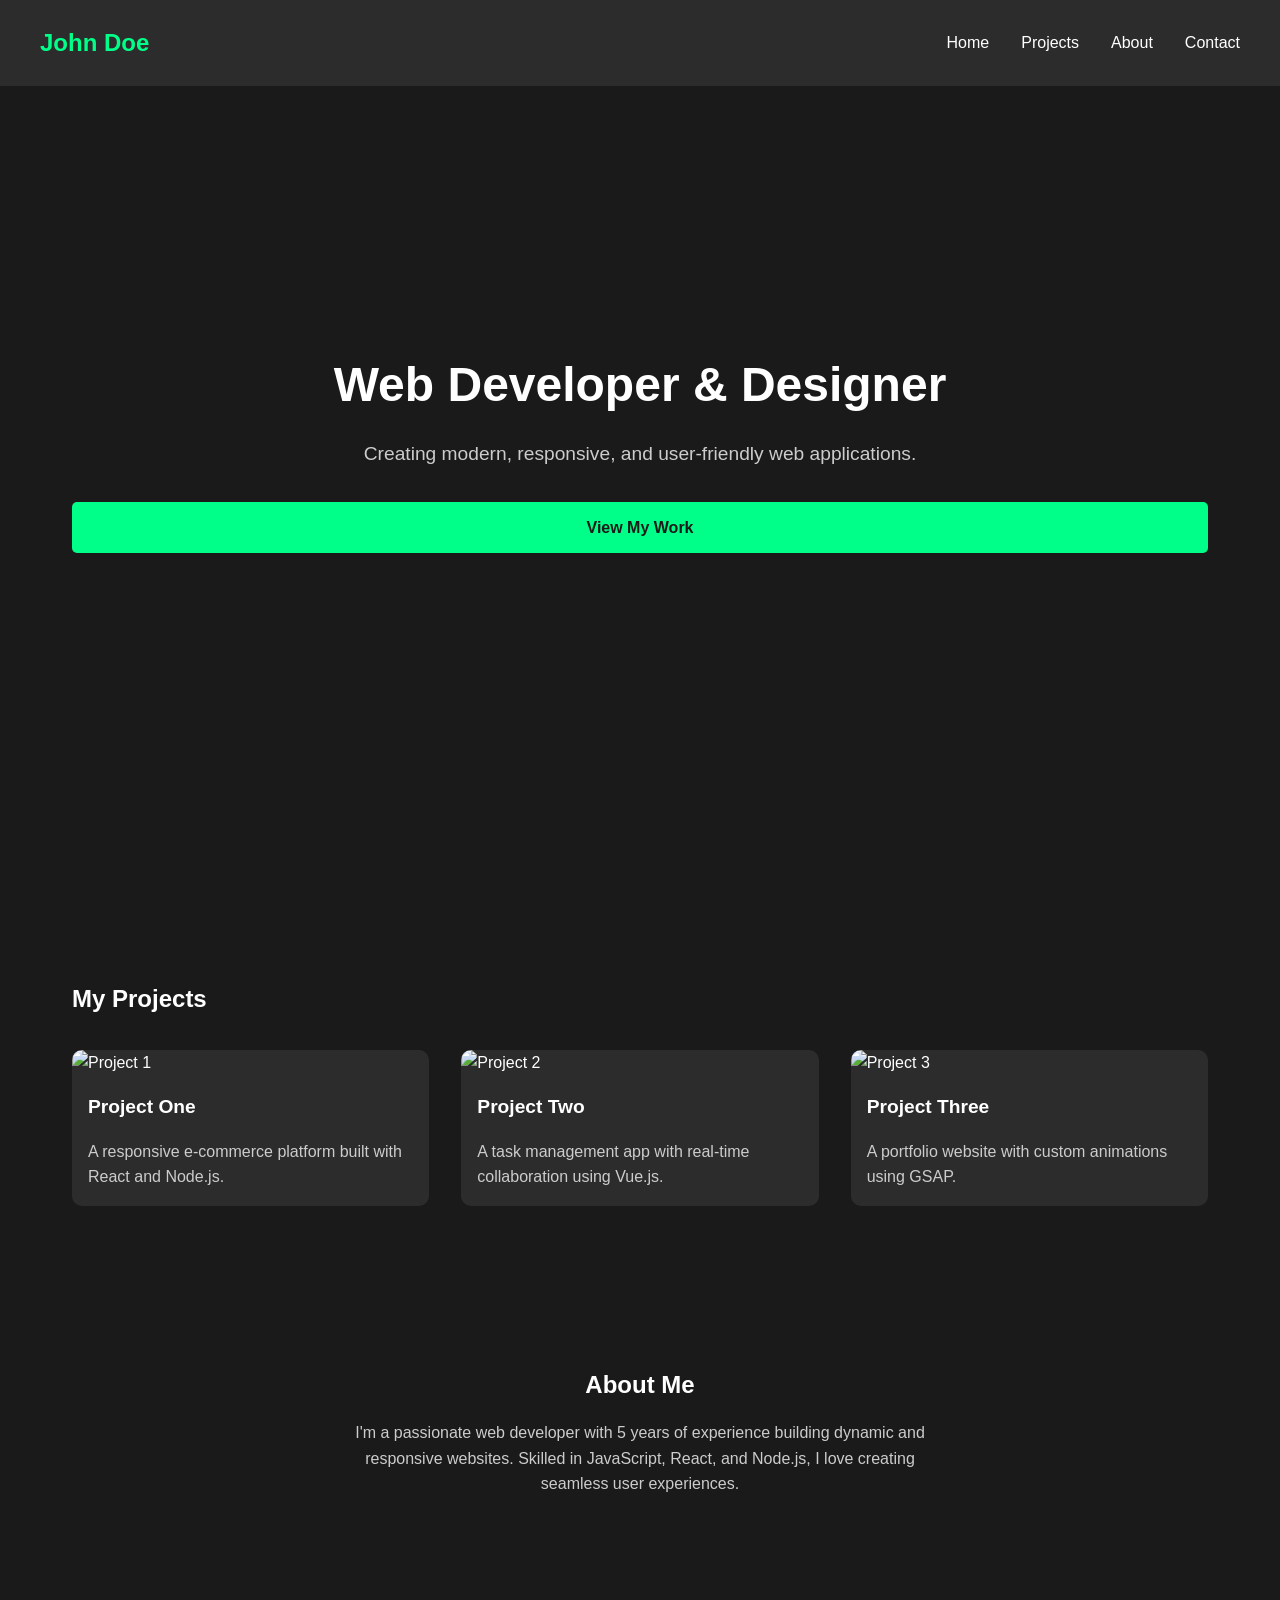
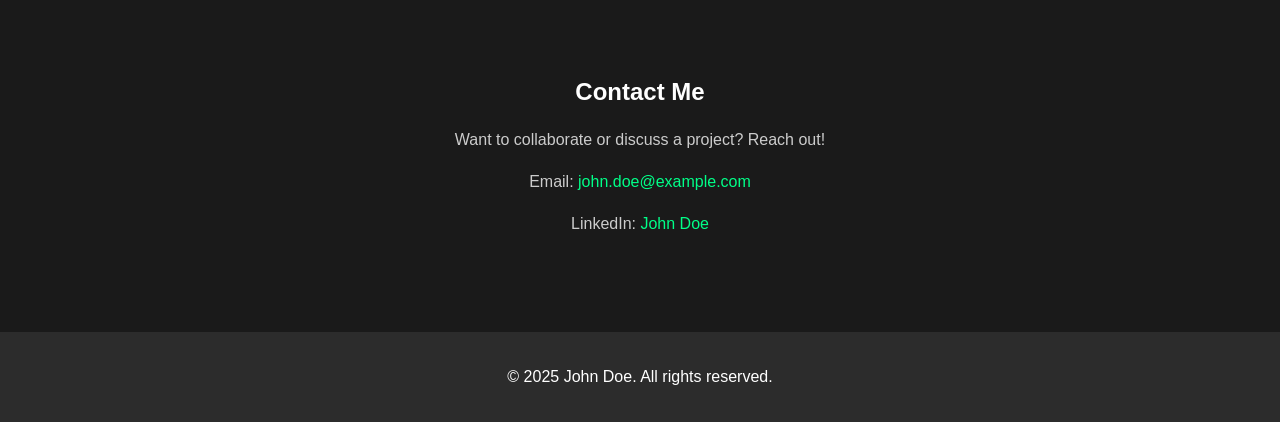
==== index.html @ d8bab0da "first commit" ====
<!DOCTYPE html>
<html lang="en">
<head>
    <meta charset="UTF-8">
    <meta name="viewport" content="width=device-width, initial-scale=1.0">
    <title>Web Developer Portfolio</title>
    <link rel="stylesheet" href="styles.css">
</head>
<body>
    <header>
        <nav>
            <h1>John Doe</h1>
            <ul>
                <li><a href="#hero">Home</a></li>
                <li><a href="#projects">Projects</a></li>
                <li><a href="#about">About</a></li>
                <li><a href="#contact">Contact</a></li>
            </ul>
        </nav>
    </header>

    <section id="hero">
        <h2>Web Developer & Designer</h2>
        <p>Creating modern, responsive, and user-friendly web applications.</p>
        <a href="#projects" class="btn">View My Work</a>
    </section>

    <section id="projects">
        <h2>My Projects</h2>
        <div class="project-grid">
            <div class="project-card">
                <img src="https://via.placeholder.com/300x200" alt="Project 1">
                <h3>Project One</h3>
                <p>A responsive e-commerce platform built with React and Node.js.</p>
            </div>
            <div class="project-card">
                <img src="https://via.placeholder.com/300x200" alt="Project 2">
                <h3>Project Two</h3>
                <p>A task management app with real-time collaboration using Vue.js.</p>
            </div>
            <div class="project-card">
                <img src="https://via.placeholder.com/300x200" alt="Project 3">
                <h3>Project Three</h3>
                <p>A portfolio website with custom animations using GSAP.</p>
            </div>
        </div>
    </section>

    <section id="about">
        <h2>About Me</h2>
        <p>I'm a passionate web developer with 5 years of experience building dynamic and responsive websites. Skilled in JavaScript, React, and Node.js, I love creating seamless user experiences.</p>
    </section>

    <section id="contact">
        <h2>Contact Me</h2>
        <p>Want to collaborate or discuss a project? Reach out!</p>
        <p>Email: <a href="mailto:john.doe@example.com">john.doe@example.com</a></p>
        <p>LinkedIn: <a href="#">John Doe</a></p>
    </section>

    <footer>
        <p>© 2025 John Doe. All rights reserved.</p>
    </footer>

    <script src="script.js"></script>
</body>
</html>
---- styles.css ----
* {
    margin: 0;
    padding: 0;
    box-sizing: border-box;
    font-family: 'Arial', sans-serif;
}

body {
    background-color: #1a1a1a;
    color: #ffffff;
    line-height: 1.6;
}

header {
    background: #2c2c2c;
    padding: 1.5rem;
    position: fixed;
    width: 100%;
    top: 0;
    z-index: 1000;
}

nav {
    display: flex;
    justify-content: space-between;
    align-items: center;
    max-width: 1200px;
    margin: 0 auto;
}

nav h1 {
    font-size: 1.5rem;
    color: #00ff88;
}

nav ul {
    display: flex;
    list-style: none;
    gap: 2rem;
}

nav a {
    color: #ffffff;
    text-decoration: none;
    font-size: 1rem;
    transition: color 0.3s;
}

nav a:hover {
    color: #00ff88;
}

section {
    padding: 5rem 2rem;
    max-width: 1200px;
    margin: 0 auto;
}

#hero {
    height: 100vh;
    display: flex;
    flex-direction: column;
    justify-content: center;
    text-align: center;
}

#hero h2 {
    font-size: 3rem;
    margin-bottom: 1rem;
}

#hero p {
    font-size: 1.2rem;
    color: #cccccc;
    margin-bottom: 2rem;
}

.btn {
    background: #00ff88;
    color: #1a1a1a;
    padding: 0.8rem 1.5rem;
    text-decoration: none;
    border-radius: 5px;
    font-weight: bold;
    transition: background 0.3s;
}

.btn:hover {
    background: #00cc70;
}

#projects .project-grid {
    display: grid;
    grid-template-columns: repeat(auto-fit, minmax(300px, 1fr));
    gap: 2rem;
    margin-top: 2rem;
}

.project-card {
    background: #2c2c2c;
    border-radius: 10px;
    overflow: hidden;
    transition: transform 0.3s;
}

.project-card:hover {
    transform: translateY(-10px);
}

.project-card img {
    width: 100%;
    height: 200px;
    object-fit: cover;
}

.project-card h3 {
    padding: 1rem;
    font-size: 1.2rem;
}

.project-card p {
    padding: 0 1rem 1rem;
    color: #cccccc;
}

#about, #contact {
    text-align: center;
}

#about p, #contact p {
    max-width: 600px;
    margin: 1rem auto;
    color: #cccccc;
}

#contact a {
    color: #00ff88;
    text-decoration: none;
}

#contact a:hover {
    text-decoration: underline;
}

footer {
    text-align: center;
    padding: 2rem;
    background: #2c2c2c;
}

@media (max-width: 768px) {
    nav ul {
        gap: 1rem;
    }

    #hero h2 {
        font-size: 2rem;
    }

    #hero p {
        font-size: 1rem;
    }
}
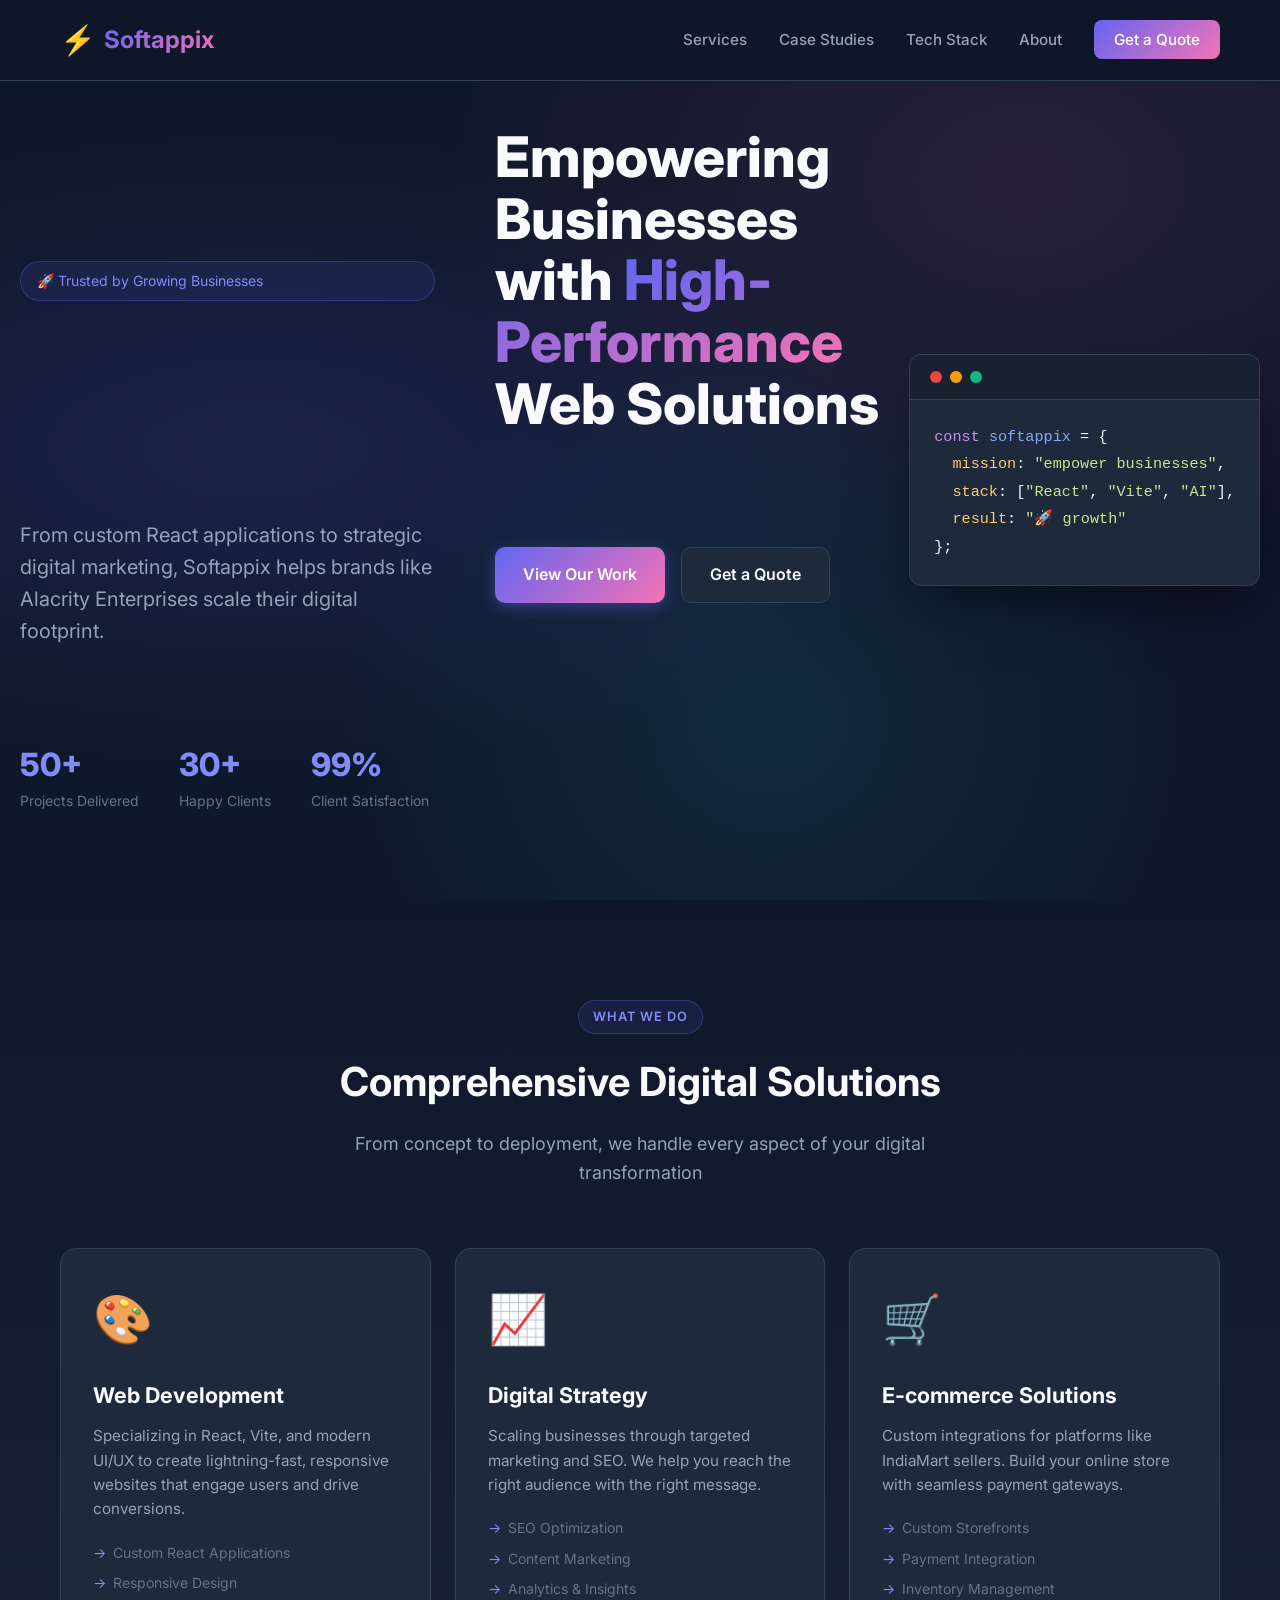
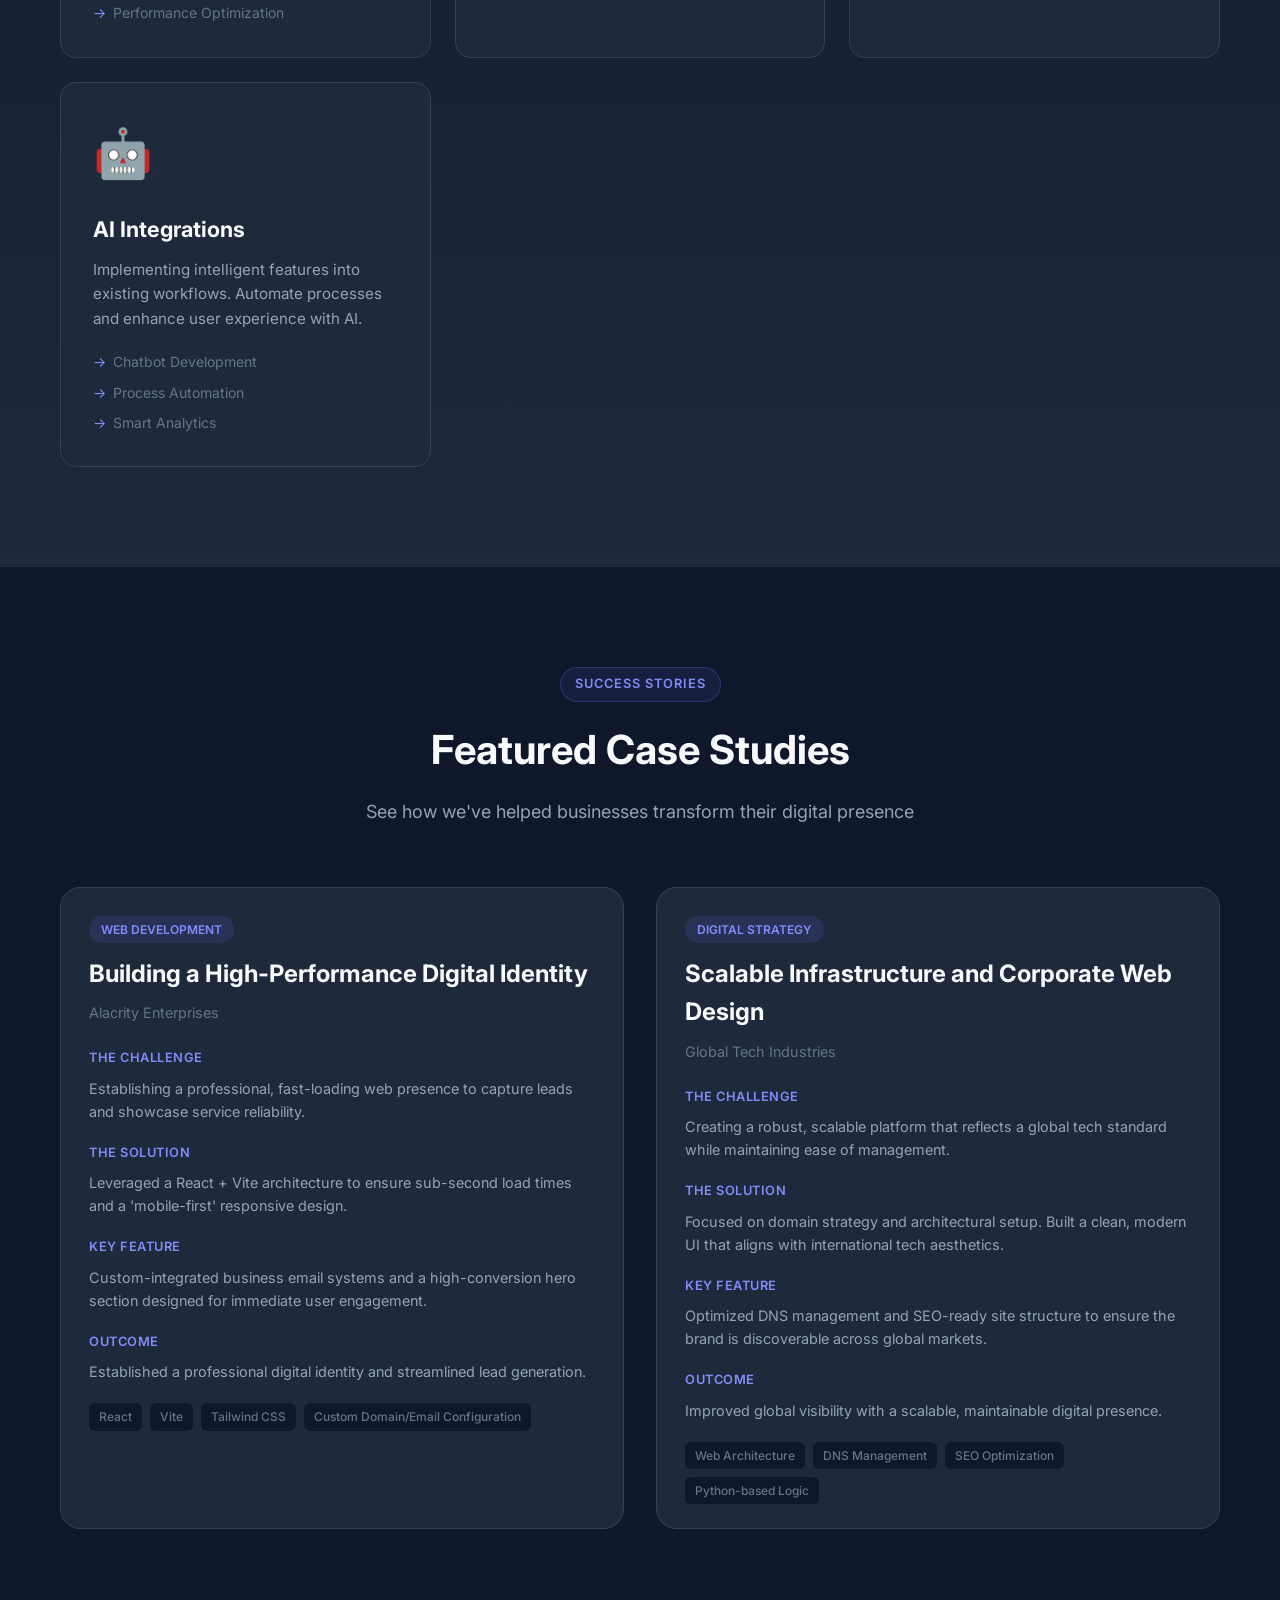
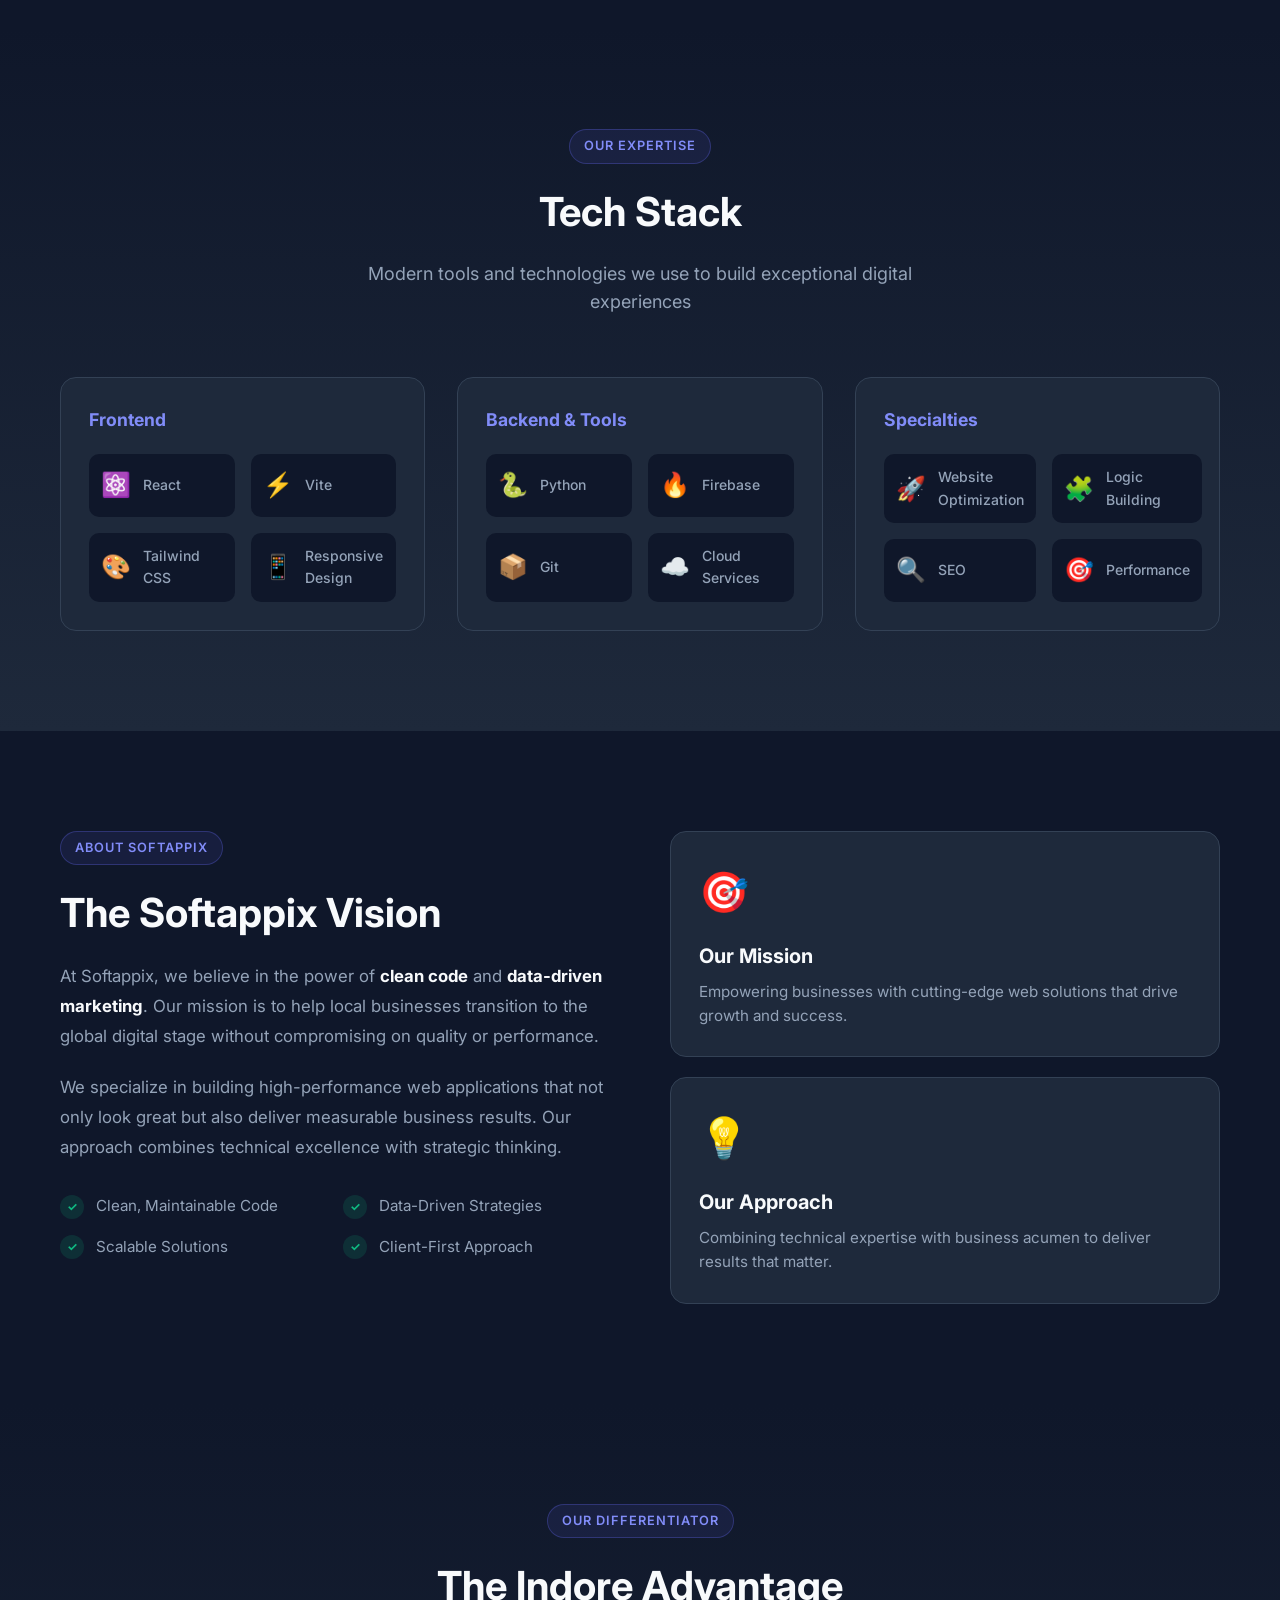
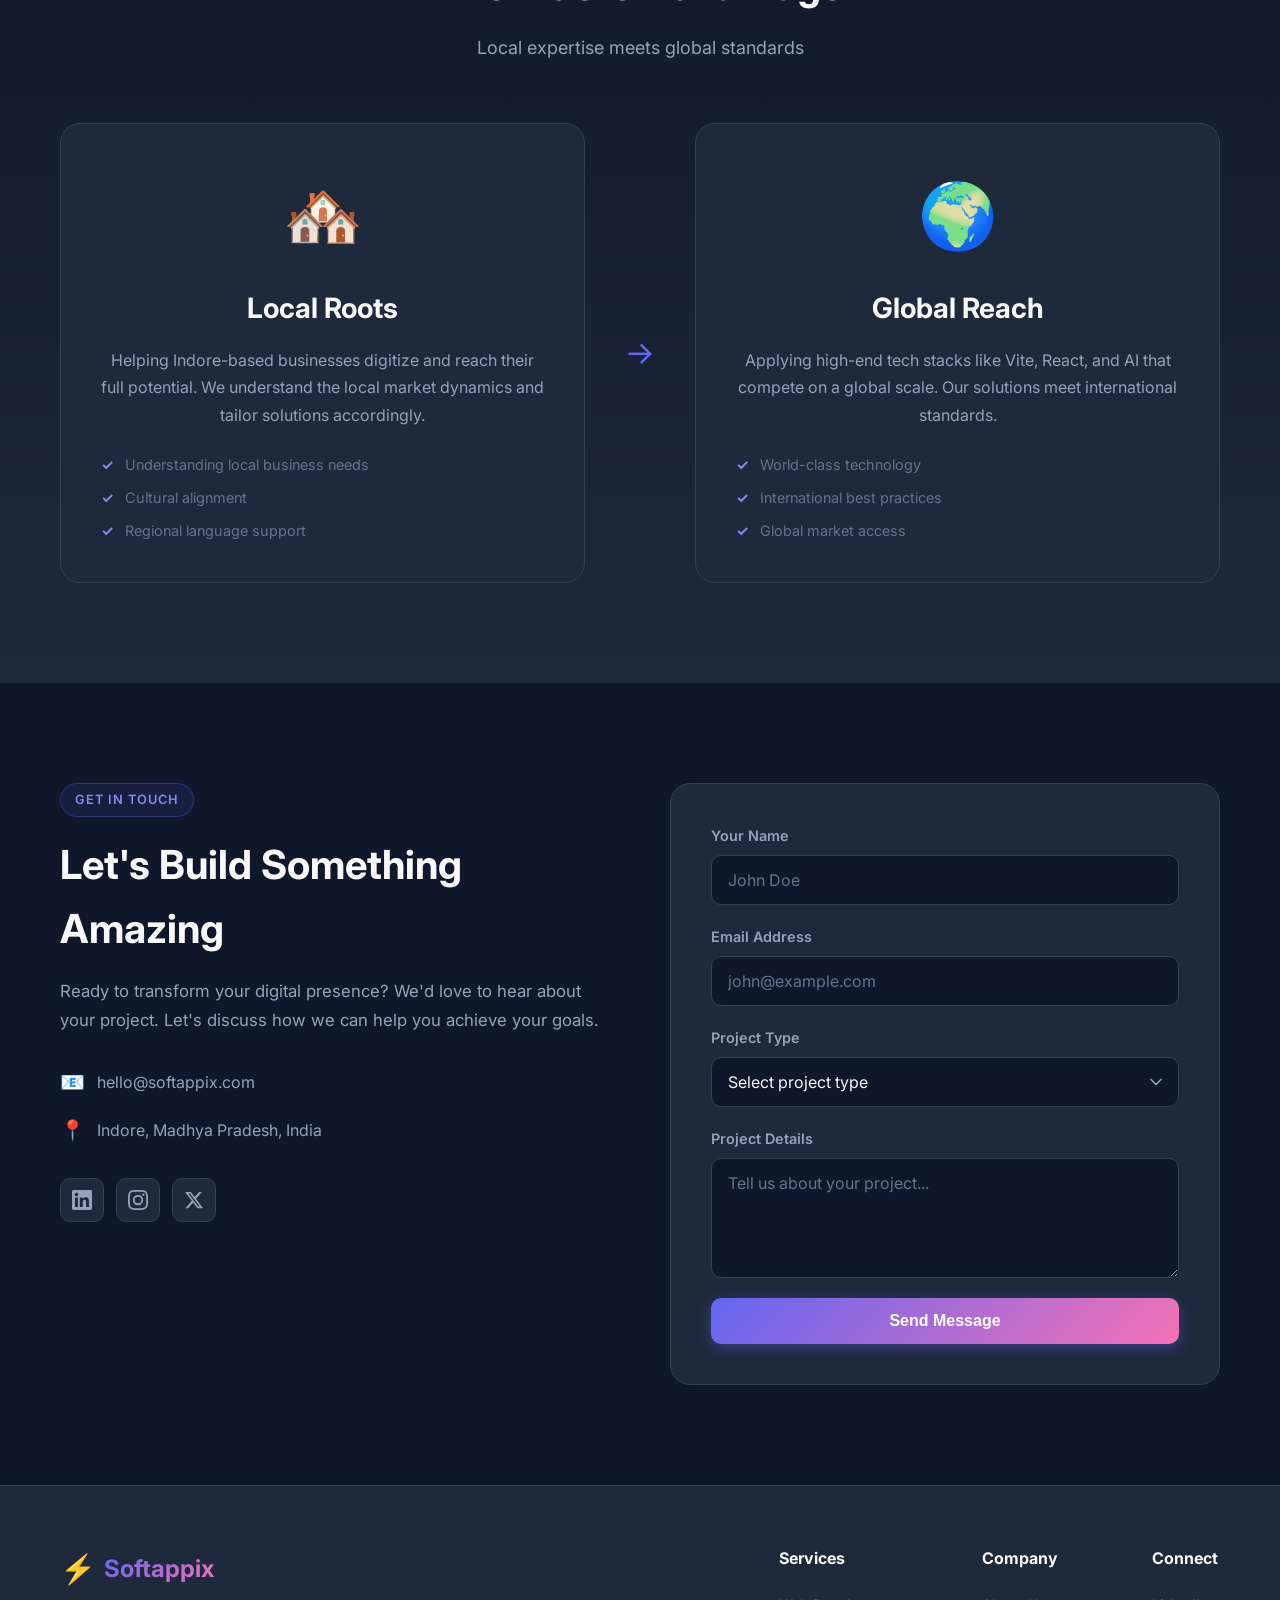
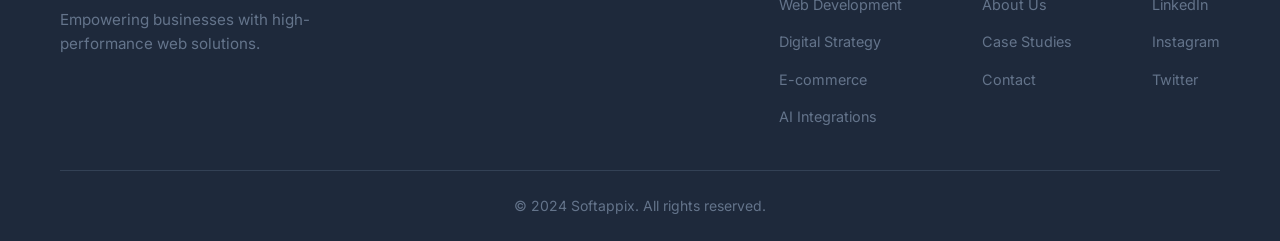
==== commit 4ff276f1: "UI update" ====
--- a/index.html
+++ b/index.html
@@ -3,65 +3,419 @@
 <head>
     <meta charset="UTF-8">
     <meta name="viewport" content="width=device-width, initial-scale=1.0">
-    <title>Web Developer Portfolio</title>
+    <title>Softappix | High-Performance Web Solutions</title>
+    <link rel="preconnect" href="https://fonts.googleapis.com">
+    <link rel="preconnect" href="https://fonts.gstatic.com" crossorigin>
+    <link href="https://fonts.googleapis.com/css2?family=Inter:wght@300;400;500;600;700;800&display=swap" rel="stylesheet">
     <link rel="stylesheet" href="styles.css">
+    <link rel="icon" type="image/svg+xml" href="data:image/svg+xml,<svg xmlns='http://www.w3.org/2000/svg' viewBox='0 0 100 100'><text y='.9em' font-size='90'>🚀</text></svg>">
 </head>
 <body>
-    <header>
-        <nav>
-            <h1>John Doe</h1>
-            <ul>
-                <li><a href="#hero">Home</a></li>
-                <li><a href="#projects">Projects</a></li>
+    <!-- Navigation -->
+    <nav class="navbar" id="navbar">
+        <div class="nav-container">
+            <a href="#" class="logo">
+                <span class="logo-icon">⚡</span>
+                <span class="logo-text">Softappix</span>
+            </a>
+            <button class="mobile-menu-btn" id="mobileMenuBtn" aria-label="Toggle menu">
+                <span></span>
+                <span></span>
+                <span></span>
+            </button>
+            <ul class="nav-links" id="navLinks">
+                <li><a href="#services">Services</a></li>
+                <li><a href="#case-studies">Case Studies</a></li>
+                <li><a href="#tech-stack">Tech Stack</a></li>
                 <li><a href="#about">About</a></li>
-                <li><a href="#contact">Contact</a></li>
+                <li><a href="#contact" class="nav-cta">Get a Quote</a></li>
             </ul>
-        </nav>
-    </header>
-
-    <section id="hero">
-        <h2>Web Developer & Designer</h2>
-        <p>Creating modern, responsive, and user-friendly web applications.</p>
-        <a href="#projects" class="btn">View My Work</a>
-    </section>
-
-    <section id="projects">
-        <h2>My Projects</h2>
-        <div class="project-grid">
-            <div class="project-card">
-                <img src="https://via.placeholder.com/300x200" alt="Project 1">
-                <h3>Project One</h3>
-                <p>A responsive e-commerce platform built with React and Node.js.</p>
-            </div>
-            <div class="project-card">
-                <img src="https://via.placeholder.com/300x200" alt="Project 2">
-                <h3>Project Two</h3>
-                <p>A task management app with real-time collaboration using Vue.js.</p>
-            </div>
-            <div class="project-card">
-                <img src="https://via.placeholder.com/300x200" alt="Project 3">
-                <h3>Project Three</h3>
-                <p>A portfolio website with custom animations using GSAP.</p>
-            </div>
-        </div>
-    </section>
-
-    <section id="about">
-        <h2>About Me</h2>
-        <p>I'm a passionate web developer with 5 years of experience building dynamic and responsive websites. Skilled in JavaScript, React, and Node.js, I love creating seamless user experiences.</p>
-    </section>
-
-    <section id="contact">
-        <h2>Contact Me</h2>
-        <p>Want to collaborate or discuss a project? Reach out!</p>
-        <p>Email: <a href="mailto:john.doe@example.com">john.doe@example.com</a></p>
-        <p>LinkedIn: <a href="#">John Doe</a></p>
-    </section>
-
-    <footer>
-        <p>© 2025 John Doe. All rights reserved.</p>
+        </div>
+    </nav>
+
+    <!-- Hero Section -->
+    <section class="hero" id="hero">
+        <div class="hero-bg"></div>
+        <div class="hero-content">
+            <div class="hero-badge">🚀 Trusted by Growing Businesses</div>
+            <h1 class="hero-headline">
+                Empowering Businesses with 
+                <span class="highlight">High-Performance</span> 
+                Web Solutions
+            </h1>
+            <p class="hero-subheadline">
+                From custom React applications to strategic digital marketing, Softappix helps brands like Alacrity Enterprises scale their digital footprint.
+            </p>
+            <div class="hero-ctas">
+                <a href="#case-studies" class="btn btn-primary">View Our Work</a>
+                <a href="#contact" class="btn btn-secondary">Get a Quote</a>
+            </div>
+            <div class="hero-stats">
+                <div class="stat">
+                    <span class="stat-number">50+</span>
+                    <span class="stat-label">Projects Delivered</span>
+                </div>
+                <div class="stat">
+                    <span class="stat-number">30+</span>
+                    <span class="stat-label">Happy Clients</span>
+                </div>
+                <div class="stat">
+                    <span class="stat-number">99%</span>
+                    <span class="stat-label">Client Satisfaction</span>
+                </div>
+            </div>
+        </div>
+        <div class="hero-visual">
+            <div class="code-window">
+                <div class="window-header">
+                    <span class="dot red"></span>
+                    <span class="dot yellow"></span>
+                    <span class="dot green"></span>
+                </div>
+                <pre class="code-content"><code><span class="code-keyword">const</span> <span class="code-variable">softappix</span> = {
+  <span class="code-property">mission</span>: <span class="code-string">"empower businesses"</span>,
+  <span class="code-property">stack</span>: [<span class="code-string">"React"</span>, <span class="code-string">"Vite"</span>, <span class="code-string">"AI"</span>],
+  <span class="code-property">result</span>: <span class="code-string">"🚀 growth"</span>
+};</code></pre>
+            </div>
+        </div>
+    </section>
+
+    <!-- Services Section -->
+    <section class="services" id="services">
+        <div class="container">
+            <div class="section-header">
+                <span class="section-tag">What We Do</span>
+                <h2 class="section-title">Comprehensive Digital Solutions</h2>
+                <p class="section-subtitle">From concept to deployment, we handle every aspect of your digital transformation</p>
+            </div>
+            <div class="services-grid">
+                <div class="service-card">
+                    <div class="service-icon">🎨</div>
+                    <h3 class="service-title">Web Development</h3>
+                    <p class="service-description">Specializing in React, Vite, and modern UI/UX to create lightning-fast, responsive websites that engage users and drive conversions.</p>
+                    <ul class="service-features">
+                        <li>Custom React Applications</li>
+                        <li>Responsive Design</li>
+                        <li>Performance Optimization</li>
+                    </ul>
+                </div>
+                <div class="service-card">
+                    <div class="service-icon">📈</div>
+                    <h3 class="service-title">Digital Strategy</h3>
+                    <p class="service-description">Scaling businesses through targeted marketing and SEO. We help you reach the right audience with the right message.</p>
+                    <ul class="service-features">
+                        <li>SEO Optimization</li>
+                        <li>Content Marketing</li>
+                        <li>Analytics & Insights</li>
+                    </ul>
+                </div>
+                <div class="service-card">
+                    <div class="service-icon">🛒</div>
+                    <h3 class="service-title">E-commerce Solutions</h3>
+                    <p class="service-description">Custom integrations for platforms like IndiaMart sellers. Build your online store with seamless payment gateways.</p>
+                    <ul class="service-features">
+                        <li>Custom Storefronts</li>
+                        <li>Payment Integration</li>
+                        <li>Inventory Management</li>
+                    </ul>
+                </div>
+                <div class="service-card">
+                    <div class="service-icon">🤖</div>
+                    <h3 class="service-title">AI Integrations</h3>
+                    <p class="service-description">Implementing intelligent features into existing workflows. Automate processes and enhance user experience with AI.</p>
+                    <ul class="service-features">
+                        <li>Chatbot Development</li>
+                        <li>Process Automation</li>
+                        <li>Smart Analytics</li>
+                    </ul>
+                </div>
+            </div>
+        </div>
+    </section>
+
+    <!-- Case Studies Section -->
+    <section class="case-studies" id="case-studies">
+        <div class="container">
+            <div class="section-header">
+                <span class="section-tag">Success Stories</span>
+                <h2 class="section-title">Featured Case Studies</h2>
+                <p class="section-subtitle">See how we've helped businesses transform their digital presence</p>
+            </div>
+            <div class="case-studies-grid" id="caseStudiesContainer">
+                <!-- Case studies loaded dynamically from JSON -->
+            </div>
+        </div>
+    </section>
+
+    <!-- Tech Stack Section -->
+    <section class="tech-stack" id="tech-stack">
+        <div class="container">
+            <div class="section-header">
+                <span class="section-tag">Our Expertise</span>
+                <h2 class="section-title">Tech Stack</h2>
+                <p class="section-subtitle">Modern tools and technologies we use to build exceptional digital experiences</p>
+            </div>
+            <div class="tech-grid">
+                <div class="tech-category">
+                    <h3 class="tech-category-title">Frontend</h3>
+                    <div class="tech-items">
+                        <div class="tech-item">
+                            <span class="tech-icon">⚛️</span>
+                            <span class="tech-name">React</span>
+                        </div>
+                        <div class="tech-item">
+                            <span class="tech-icon">⚡</span>
+                            <span class="tech-name">Vite</span>
+                        </div>
+                        <div class="tech-item">
+                            <span class="tech-icon">🎨</span>
+                            <span class="tech-name">Tailwind CSS</span>
+                        </div>
+                        <div class="tech-item">
+                            <span class="tech-icon">📱</span>
+                            <span class="tech-name">Responsive Design</span>
+                        </div>
+                    </div>
+                </div>
+                <div class="tech-category">
+                    <h3 class="tech-category-title">Backend & Tools</h3>
+                    <div class="tech-items">
+                        <div class="tech-item">
+                            <span class="tech-icon">🐍</span>
+                            <span class="tech-name">Python</span>
+                        </div>
+                        <div class="tech-item">
+                            <span class="tech-icon">🔥</span>
+                            <span class="tech-name">Firebase</span>
+                        </div>
+                        <div class="tech-item">
+                            <span class="tech-icon">📦</span>
+                            <span class="tech-name">Git</span>
+                        </div>
+                        <div class="tech-item">
+                            <span class="tech-icon">☁️</span>
+                            <span class="tech-name">Cloud Services</span>
+                        </div>
+                    </div>
+                </div>
+                <div class="tech-category">
+                    <h3 class="tech-category-title">Specialties</h3>
+                    <div class="tech-items">
+                        <div class="tech-item">
+                            <span class="tech-icon">🚀</span>
+                            <span class="tech-name">Website Optimization</span>
+                        </div>
+                        <div class="tech-item">
+                            <span class="tech-icon">🧩</span>
+                            <span class="tech-name">Logic Building</span>
+                        </div>
+                        <div class="tech-item">
+                            <span class="tech-icon">🔍</span>
+                            <span class="tech-name">SEO</span>
+                        </div>
+                        <div class="tech-item">
+                            <span class="tech-icon">🎯</span>
+                            <span class="tech-name">Performance</span>
+                        </div>
+                    </div>
+                </div>
+            </div>
+        </div>
+    </section>
+
+    <!-- About Section -->
+    <section class="about" id="about">
+        <div class="container">
+            <div class="about-content">
+                <div class="about-text">
+                    <span class="section-tag">About Softappix</span>
+                    <h2 class="section-title">The Softappix Vision</h2>
+                    <p class="about-description">
+                        At Softappix, we believe in the power of <strong>clean code</strong> and <strong>data-driven marketing</strong>. Our mission is to help local businesses transition to the global digital stage without compromising on quality or performance.
+                    </p>
+                    <p class="about-description">
+                        We specialize in building high-performance web applications that not only look great but also deliver measurable business results. Our approach combines technical excellence with strategic thinking.
+                    </p>
+                    <div class="about-features">
+                        <div class="about-feature">
+                            <span class="feature-icon">✓</span>
+                            <span>Clean, Maintainable Code</span>
+                        </div>
+                        <div class="about-feature">
+                            <span class="feature-icon">✓</span>
+                            <span>Data-Driven Strategies</span>
+                        </div>
+                        <div class="about-feature">
+                            <span class="feature-icon">✓</span>
+                            <span>Scalable Solutions</span>
+                        </div>
+                        <div class="about-feature">
+                            <span class="feature-icon">✓</span>
+                            <span>Client-First Approach</span>
+                        </div>
+                    </div>
+                </div>
+                <div class="about-visual">
+                    <div class="about-card">
+                        <div class="about-card-icon">🎯</div>
+                        <h3>Our Mission</h3>
+                        <p>Empowering businesses with cutting-edge web solutions that drive growth and success.</p>
+                    </div>
+                    <div class="about-card">
+                        <div class="about-card-icon">💡</div>
+                        <h3>Our Approach</h3>
+                        <p>Combining technical expertise with business acumen to deliver results that matter.</p>
+                    </div>
+                </div>
+            </div>
+        </div>
+    </section>
+
+    <!-- Local Roots Section -->
+    <section class="local-roots" id="local-roots">
+        <div class="container">
+            <div class="section-header">
+                <span class="section-tag">Our Differentiator</span>
+                <h2 class="section-title">The Indore Advantage</h2>
+                <p class="section-subtitle">Local expertise meets global standards</p>
+            </div>
+            <div class="local-grid">
+                <div class="local-card">
+                    <div class="local-icon">🏘️</div>
+                    <h3>Local Roots</h3>
+                    <p>Helping Indore-based businesses digitize and reach their full potential. We understand the local market dynamics and tailor solutions accordingly.</p>
+                    <ul class="local-highlights">
+                        <li>Understanding local business needs</li>
+                        <li>Cultural alignment</li>
+                        <li>Regional language support</li>
+                    </ul>
+                </div>
+                <div class="local-divider">
+                    <span>→</span>
+                </div>
+                <div class="local-card">
+                    <div class="local-icon">🌍</div>
+                    <h3>Global Reach</h3>
+                    <p>Applying high-end tech stacks like Vite, React, and AI that compete on a global scale. Our solutions meet international standards.</p>
+                    <ul class="local-highlights">
+                        <li>World-class technology</li>
+                        <li>International best practices</li>
+                        <li>Global market access</li>
+                    </ul>
+                </div>
+            </div>
+        </div>
+    </section>
+
+    <!-- Contact Section -->
+    <section class="contact" id="contact">
+        <div class="container">
+            <div class="contact-wrapper">
+                <div class="contact-info">
+                    <span class="section-tag">Get In Touch</span>
+                    <h2 class="section-title">Let's Build Something Amazing</h2>
+                    <p class="contact-description">Ready to transform your digital presence? We'd love to hear about your project. Let's discuss how we can help you achieve your goals.</p>
+                    <div class="contact-details">
+                        <div class="contact-item">
+                            <span class="contact-icon">📧</span>
+                            <span>hello@softappix.com</span>
+                        </div>
+                        <div class="contact-item">
+                            <span class="contact-icon">📍</span>
+                            <span>Indore, Madhya Pradesh, India</span>
+                        </div>
+                    </div>
+                    <div class="social-links">
+                        <a href="#" class="social-link" aria-label="LinkedIn">
+                            <svg viewBox="0 0 24 24" fill="currentColor"><path d="M20.447 20.452h-3.554v-5.569c0-1.328-.027-3.037-1.852-3.037-1.853 0-2.136 1.445-2.136 2.939v5.667H9.351V9h3.414v1.561h.046c.477-.9 1.637-1.85 3.37-1.85 3.601 0 4.267 2.37 4.267 5.455v6.286zM5.337 7.433c-1.144 0-2.063-.926-2.063-2.065 0-1.138.92-2.063 2.063-2.063 1.14 0 2.064.925 2.064 2.063 0 1.139-.925 2.065-2.064 2.065zm1.782 13.019H3.555V9h3.564v11.452zM22.225 0H1.771C.792 0 0 .774 0 1.729v20.542C0 23.227.792 24 1.771 24h20.451C23.2 24 24 23.227 24 22.271V1.729C24 .774 23.2 0 22.222 0h.003z"/></svg>
+                        </a>
+                        <a href="#" class="social-link" aria-label="Instagram">
+                            <svg viewBox="0 0 24 24" fill="currentColor"><path d="M12 2.163c3.204 0 3.584.012 4.85.07 3.252.148 4.771 1.691 4.919 4.919.058 1.265.069 1.645.069 4.849 0 3.205-.012 3.584-.069 4.849-.149 3.225-1.664 4.771-4.919 4.919-1.266.058-1.644.07-4.85.07-3.204 0-3.584-.012-4.849-.07-3.26-.149-4.771-1.699-4.919-4.92-.058-1.265-.07-1.644-.07-4.849 0-3.204.013-3.583.07-4.849.149-3.227 1.664-4.771 4.919-4.919 1.266-.057 1.645-.069 4.849-.069zM12 0C8.741 0 8.333.014 7.053.072 2.695.272.273 2.69.073 7.052.014 8.333 0 8.741 0 12c0 3.259.014 3.668.072 4.948.2 4.358 2.618 6.78 6.98 6.98C8.333 23.986 8.741 24 12 24c3.259 0 3.668-.014 4.948-.072 4.354-.2 6.782-2.618 6.979-6.98.059-1.28.073-1.689.073-4.948 0-3.259-.014-3.667-.072-4.947-.196-4.354-2.617-6.78-6.979-6.98C15.668.014 15.259 0 12 0zm0 5.838a6.162 6.162 0 100 12.324 6.162 6.162 0 000-12.324zM12 16a4 4 0 110-8 4 4 0 010 8zm6.406-11.845a1.44 1.44 0 100 2.881 1.44 1.44 0 000-2.881z"/></svg>
+                        </a>
+                        <a href="#" class="social-link" aria-label="Twitter">
+                            <svg viewBox="0 0 24 24" fill="currentColor"><path d="M18.244 2.25h3.308l-7.227 8.26 8.502 11.24H16.17l-5.214-6.817L4.99 21.75H1.68l7.73-8.835L1.254 2.25H8.08l4.713 6.231zm-1.161 17.52h1.833L7.084 4.126H5.117z"/></svg>
+                        </a>
+                    </div>
+                </div>
+                <div class="contact-form-wrapper">
+                    <form class="contact-form" id="contactForm">
+                        <div class="form-group">
+                            <label for="name">Your Name</label>
+                            <input type="text" id="name" name="name" placeholder="John Doe" required>
+                        </div>
+                        <div class="form-group">
+                            <label for="email">Email Address</label>
+                            <input type="email" id="email" name="email" placeholder="john@example.com" required>
+                        </div>
+                        <div class="form-group">
+                            <label for="projectType">Project Type</label>
+                            <select id="projectType" name="projectType" required>
+                                <option value="" disabled selected>Select project type</option>
+                                <option value="web-development">Web Development</option>
+                                <option value="digital-strategy">Digital Strategy</option>
+                                <option value="ecommerce">E-commerce</option>
+                                <option value="ai-integration">AI Integration</option>
+                                <option value="other">Other</option>
+                            </select>
+                        </div>
+                        <div class="form-group">
+                            <label for="message">Project Details</label>
+                            <textarea id="message" name="message" rows="4" placeholder="Tell us about your project..." required></textarea>
+                        </div>
+                        <button type="submit" class="btn btn-primary btn-full">Send Message</button>
+                    </form>
+                </div>
+            </div>
+        </div>
+    </section>
+
+    <!-- Footer -->
+    <footer class="footer">
+        <div class="container">
+            <div class="footer-content">
+                <div class="footer-brand">
+                    <a href="#" class="logo">
+                        <span class="logo-icon">⚡</span>
+                        <span class="logo-text">Softappix</span>
+                    </a>
+                    <p class="footer-tagline">Empowering businesses with high-performance web solutions.</p>
+                </div>
+                <div class="footer-links">
+                    <div class="footer-column">
+                        <h4>Services</h4>
+                        <ul>
+                            <li><a href="#services">Web Development</a></li>
+                            <li><a href="#services">Digital Strategy</a></li>
+                            <li><a href="#services">E-commerce</a></li>
+                            <li><a href="#services">AI Integrations</a></li>
+                        </ul>
+                    </div>
+                    <div class="footer-column">
+                        <h4>Company</h4>
+                        <ul>
+                            <li><a href="#about">About Us</a></li>
+                            <li><a href="#case-studies">Case Studies</a></li>
+                            <li><a href="#contact">Contact</a></li>
+                        </ul>
+                    </div>
+                    <div class="footer-column">
+                        <h4>Connect</h4>
+                        <ul>
+                            <li><a href="#">LinkedIn</a></li>
+                            <li><a href="#">Instagram</a></li>
+                            <li><a href="#">Twitter</a></li>
+                        </ul>
+                    </div>
+                </div>
+            </div>
+            <div class="footer-bottom">
+                <p>&copy; 2024 Softappix. All rights reserved.</p>
+            </div>
+        </div>
     </footer>
 
     <script src="script.js"></script>
 </body>
-</html>+</html>
+
--- a/styles.css
+++ b/styles.css
@@ -1,163 +1,1196 @@
-* {
+/* ============================================
+   Softappix Portfolio Website - Styles
+   ============================================ */
+
+/* CSS Variables */
+:root {
+    --primary-color: #6366f1;
+    --primary-dark: #4f46e5;
+    --primary-light: #818cf8;
+    --secondary-color: #f472b6;
+    --accent-color: #22d3ee;
+    --dark-bg: #0f172a;
+    --dark-card: #1e293b;
+    --dark-border: #334155;
+    --text-primary: #f8fafc;
+    --text-secondary: #94a3b8;
+    --text-muted: #64748b;
+    --success: #10b981;
+    --gradient-1: linear-gradient(135deg, #6366f1 0%, #f472b6 100%);
+    --gradient-2: linear-gradient(135deg, #22d3ee 0%, #6366f1 100%);
+    --gradient-dark: linear-gradient(180deg, #0f172a 0%, #1e293b 100%);
+    --shadow-lg: 0 25px 50px -12px rgba(0, 0, 0, 0.5);
+    --shadow-md: 0 10px 15px -3px rgba(0, 0, 0, 0.3);
+    --shadow-sm: 0 4px 6px -1px rgba(0, 0, 0, 0.2);
+    --transition: all 0.3s cubic-bezier(0.4, 0, 0.2, 1);
+    --font-family: 'Inter', -apple-system, BlinkMacSystemFont, 'Segoe UI', Roboto, sans-serif;
+}
+
+/* Reset & Base Styles */
+*, *::before, *::after {
     margin: 0;
     padding: 0;
     box-sizing: border-box;
-    font-family: 'Arial', sans-serif;
+}
+
+html {
+    scroll-behavior: smooth;
+    scroll-padding-top: 80px;
 }
 
 body {
-    background-color: #1a1a1a;
-    color: #ffffff;
+    font-family: var(--font-family);
+    background-color: var(--dark-bg);
+    color: var(--text-primary);
     line-height: 1.6;
-}
-
-header {
-    background: #2c2c2c;
-    padding: 1.5rem;
-    position: fixed;
-    width: 100%;
-    top: 0;
-    z-index: 1000;
-}
-
-nav {
-    display: flex;
-    justify-content: space-between;
-    align-items: center;
+    overflow-x: hidden;
+}
+
+a {
+    text-decoration: none;
+    color: inherit;
+}
+
+ul {
+    list-style: none;
+}
+
+img {
+    max-width: 100%;
+    height: auto;
+}
+
+.container {
     max-width: 1200px;
     margin: 0 auto;
-}
-
-nav h1 {
-    font-size: 1.5rem;
-    color: #00ff88;
-}
-
-nav ul {
-    display: flex;
-    list-style: none;
-    gap: 2rem;
-}
-
-nav a {
-    color: #ffffff;
-    text-decoration: none;
-    font-size: 1rem;
-    transition: color 0.3s;
-}
-
-nav a:hover {
-    color: #00ff88;
-}
-
-section {
-    padding: 5rem 2rem;
+    padding: 0 20px;
+}
+
+/* ============================================
+   Navigation
+   ============================================ */
+.navbar {
+    position: fixed;
+    top: 0;
+    left: 0;
+    right: 0;
+    z-index: 1000;
+    background: rgba(15, 23, 42, 0.9);
+    backdrop-filter: blur(12px);
+    border-bottom: 1px solid var(--dark-border);
+    transition: var(--transition);
+}
+
+.navbar.scrolled {
+    background: rgba(15, 23, 42, 0.95);
+    box-shadow: var(--shadow-md);
+}
+
+.nav-container {
     max-width: 1200px;
     margin: 0 auto;
-}
-
-#hero {
-    height: 100vh;
-    display: flex;
+    padding: 0 20px;
+    display: flex;
+    justify-content: space-between;
+    align-items: center;
+    height: 80px;
+}
+
+.logo {
+    display: flex;
+    align-items: center;
+    gap: 8px;
+    font-size: 1.5rem;
+    font-weight: 700;
+}
+
+.logo-icon {
+    font-size: 1.8rem;
+}
+
+.logo-text {
+    background: var(--gradient-1);
+    -webkit-background-clip: text;
+    -webkit-text-fill-color: transparent;
+    background-clip: text;
+}
+
+.nav-links {
+    display: flex;
+    align-items: center;
+    gap: 32px;
+}
+
+.nav-links a {
+    color: var(--text-secondary);
+    font-weight: 500;
+    font-size: 0.95rem;
+    transition: var(--transition);
+    position: relative;
+}
+
+.nav-links a::after {
+    content: '';
+    position: absolute;
+    bottom: -4px;
+    left: 0;
+    width: 0;
+    height: 2px;
+    background: var(--gradient-1);
+    transition: var(--transition);
+}
+
+.nav-links a:hover {
+    color: var(--text-primary);
+}
+
+.nav-links a:hover::after {
+    width: 100%;
+}
+
+.nav-cta {
+    background: var(--gradient-1);
+    padding: 10px 20px;
+    border-radius: 8px;
+    color: white !important;
+    font-weight: 600;
+}
+
+.nav-cta::after {
+    display: none;
+}
+
+.nav-cta:hover {
+    transform: translateY(-2px);
+    box-shadow: var(--shadow-md);
+}
+
+/* Mobile Menu Button */
+.mobile-menu-btn {
+    display: none;
     flex-direction: column;
+    gap: 5px;
+    background: none;
+    border: none;
+    cursor: pointer;
+    padding: 5px;
+}
+
+.mobile-menu-btn span {
+    width: 25px;
+    height: 2px;
+    background: var(--text-primary);
+    transition: var(--transition);
+}
+
+.mobile-menu-btn.active span:nth-child(1) {
+    transform: rotate(45deg) translate(5px, 5px);
+}
+
+.mobile-menu-btn.active span:nth-child(2) {
+    opacity: 0;
+}
+
+.mobile-menu-btn.active span:nth-child(3) {
+    transform: rotate(-45deg) translate(5px, -5px);
+}
+
+/* ============================================
+   Hero Section
+   ============================================ */
+.hero {
+    min-height: 100vh;
+    display: flex;
+    align-items: center;
+    padding: 120px 20px 80px;
+    position: relative;
+    overflow: hidden;
+}
+
+.hero-bg {
+    position: absolute;
+    top: 0;
+    left: 0;
+    right: 0;
+    bottom: 0;
+    background: 
+        radial-gradient(ellipse at 20% 50%, rgba(99, 102, 241, 0.15) 0%, transparent 50%),
+        radial-gradient(ellipse at 80% 20%, rgba(244, 114, 182, 0.1) 0%, transparent 40%),
+        radial-gradient(ellipse at 60% 80%, rgba(34, 211, 238, 0.1) 0%, transparent 40%);
+    z-index: -1;
+}
+
+.hero-content {
+    max-width: 1200px;
+    margin: 0 auto;
+    display: grid;
+    grid-template-columns: 1fr 1fr;
+    gap: 60px;
+    align-items: center;
+}
+
+.hero-badge {
+    display: inline-block;
+    background: rgba(99, 102, 241, 0.1);
+    border: 1px solid rgba(99, 102, 241, 0.3);
+    padding: 8px 16px;
+    border-radius: 50px;
+    font-size: 0.875rem;
+    color: var(--primary-light);
+    margin-bottom: 24px;
+    animation: fadeInUp 0.6s ease-out;
+}
+
+.hero-headline {
+    font-size: 3.5rem;
+    font-weight: 800;
+    line-height: 1.1;
+    margin-bottom: 24px;
+    animation: fadeInUp 0.6s ease-out 0.1s both;
+}
+
+.hero-headline .highlight {
+    background: var(--gradient-1);
+    -webkit-background-clip: text;
+    -webkit-text-fill-color: transparent;
+    background-clip: text;
+}
+
+.hero-subheadline {
+    font-size: 1.25rem;
+    color: var(--text-secondary);
+    margin-bottom: 32px;
+    max-width: 500px;
+    animation: fadeInUp 0.6s ease-out 0.2s both;
+}
+
+.hero-ctas {
+    display: flex;
+    gap: 16px;
+    margin-bottom: 48px;
+    animation: fadeInUp 0.6s ease-out 0.3s both;
+}
+
+.btn {
+    display: inline-flex;
+    align-items: center;
     justify-content: center;
+    padding: 14px 28px;
+    border-radius: 10px;
+    font-weight: 600;
+    font-size: 1rem;
+    transition: var(--transition);
+    cursor: pointer;
+    border: none;
+}
+
+.btn-primary {
+    background: var(--gradient-1);
+    color: white;
+    box-shadow: 0 4px 14px rgba(99, 102, 241, 0.4);
+}
+
+.btn-primary:hover {
+    transform: translateY(-3px);
+    box-shadow: 0 8px 25px rgba(99, 102, 241, 0.5);
+}
+
+.btn-secondary {
+    background: var(--dark-card);
+    color: var(--text-primary);
+    border: 1px solid var(--dark-border);
+}
+
+.btn-secondary:hover {
+    background: var(--dark-border);
+    transform: translateY(-3px);
+}
+
+.btn-full {
+    width: 100%;
+}
+
+.hero-stats {
+    display: flex;
+    gap: 40px;
+    animation: fadeInUp 0.6s ease-out 0.4s both;
+}
+
+.stat {
+    display: flex;
+    flex-direction: column;
+}
+
+.stat-number {
+    font-size: 2rem;
+    font-weight: 800;
+    color: var(--primary-light);
+}
+
+.stat-label {
+    font-size: 0.875rem;
+    color: var(--text-muted);
+}
+
+/* Hero Visual - Code Window */
+.hero-visual {
+    display: flex;
+    justify-content: center;
+    align-items: center;
+    animation: fadeInUp 0.8s ease-out 0.3s both;
+}
+
+.code-window {
+    background: var(--dark-card);
+    border-radius: 12px;
+    border: 1px solid var(--dark-border);
+    box-shadow: var(--shadow-lg);
+    width: 100%;
+    max-width: 450px;
+    overflow: hidden;
+}
+
+.window-header {
+    display: flex;
+    gap: 8px;
+    padding: 16px 20px;
+    background: rgba(0, 0, 0, 0.2);
+    border-bottom: 1px solid var(--dark-border);
+}
+
+.dot {
+    width: 12px;
+    height: 12px;
+    border-radius: 50%;
+}
+
+.dot.red { background: #ef4444; }
+.dot.yellow { background: #f59e0b; }
+.dot.green { background: #10b981; }
+
+.code-content {
+    padding: 24px;
+    font-family: 'Monaco', 'Consolas', monospace;
+    font-size: 0.95rem;
+    line-height: 1.8;
+}
+
+.code-keyword { color: #c792ea; }
+.code-variable { color: #82aaff; }
+.code-property { color: #ffcb6b; }
+.code-string { color: #c3e88d; }
+
+/* ============================================
+   Section Styles
+   ============================================ */
+.section-header {
     text-align: center;
-}
-
-#hero h2 {
+    margin-bottom: 60px;
+}
+
+.section-tag {
+    display: inline-block;
+    background: rgba(99, 102, 241, 0.1);
+    border: 1px solid rgba(99, 102, 241, 0.3);
+    padding: 6px 14px;
+    border-radius: 50px;
+    font-size: 0.8rem;
+    font-weight: 600;
+    color: var(--primary-light);
+    text-transform: uppercase;
+    letter-spacing: 1px;
+    margin-bottom: 16px;
+}
+
+.section-title {
+    font-size: 2.5rem;
+    font-weight: 700;
+    margin-bottom: 16px;
+}
+
+.section-subtitle {
+    font-size: 1.125rem;
+    color: var(--text-secondary);
+    max-width: 600px;
+    margin: 0 auto;
+}
+
+/* ============================================
+   Services Section
+   ============================================ */
+.services {
+    padding: 100px 0;
+    background: var(--gradient-dark);
+}
+
+.services-grid {
+    display: grid;
+    grid-template-columns: repeat(auto-fit, minmax(280px, 1fr));
+    gap: 24px;
+}
+
+.service-card {
+    background: var(--dark-card);
+    border: 1px solid var(--dark-border);
+    border-radius: 16px;
+    padding: 32px;
+    transition: var(--transition);
+}
+
+.service-card:hover {
+    transform: translateY(-8px);
+    border-color: var(--primary-color);
+    box-shadow: 0 20px 40px rgba(99, 102, 241, 0.15);
+}
+
+.service-icon {
     font-size: 3rem;
-    margin-bottom: 1rem;
-}
-
-#hero p {
-    font-size: 1.2rem;
-    color: #cccccc;
-    margin-bottom: 2rem;
-}
-
-.btn {
-    background: #00ff88;
-    color: #1a1a1a;
-    padding: 0.8rem 1.5rem;
-    text-decoration: none;
-    border-radius: 5px;
-    font-weight: bold;
-    transition: background 0.3s;
-}
-
-.btn:hover {
-    background: #00cc70;
-}
-
-#projects .project-grid {
+    margin-bottom: 20px;
+}
+
+.service-title {
+    font-size: 1.35rem;
+    font-weight: 700;
+    margin-bottom: 12px;
+}
+
+.service-description {
+    color: var(--text-secondary);
+    margin-bottom: 20px;
+    font-size: 0.95rem;
+}
+
+.service-features {
+    display: flex;
+    flex-direction: column;
+    gap: 8px;
+}
+
+.service-features li {
+    color: var(--text-muted);
+    font-size: 0.875rem;
+    padding-left: 20px;
+    position: relative;
+}
+
+.service-features li::before {
+    content: '→';
+    position: absolute;
+    left: 0;
+    color: var(--primary-light);
+}
+
+/* ============================================
+   Case Studies Section
+   ============================================ */
+.case-studies {
+    padding: 100px 0;
+}
+
+.case-studies-grid {
+    display: grid;
+    grid-template-columns: repeat(auto-fit, minmax(350px, 1fr));
+    gap: 32px;
+}
+
+.case-card {
+    background: var(--dark-card);
+    border: 1px solid var(--dark-border);
+    border-radius: 20px;
+    overflow: hidden;
+    transition: var(--transition);
+}
+
+.case-card:hover {
+    transform: translateY(-8px);
+    box-shadow: var(--shadow-lg);
+    border-color: var(--primary-color);
+}
+
+.case-header {
+    padding: 28px 28px 0;
+}
+
+.case-tag {
+    display: inline-block;
+    background: rgba(99, 102, 241, 0.15);
+    color: var(--primary-light);
+    padding: 4px 12px;
+    border-radius: 50px;
+    font-size: 0.75rem;
+    font-weight: 600;
+    text-transform: uppercase;
+    margin-bottom: 12px;
+}
+
+.case-hook {
+    font-size: 1.5rem;
+    font-weight: 700;
+    margin-bottom: 8px;
+}
+
+.case-company {
+    color: var(--text-muted);
+    font-size: 0.9rem;
+}
+
+.case-body {
+    padding: 24px 28px;
+}
+
+.case-section {
+    margin-bottom: 20px;
+}
+
+.case-section:last-child {
+    margin-bottom: 0;
+}
+
+.case-section-title {
+    font-size: 0.8rem;
+    font-weight: 600;
+    color: var(--primary-light);
+    text-transform: uppercase;
+    letter-spacing: 0.5px;
+    margin-bottom: 8px;
+}
+
+.case-section-content {
+    color: var(--text-secondary);
+    font-size: 0.9rem;
+    line-height: 1.6;
+}
+
+.case-tech {
+    display: flex;
+    flex-wrap: wrap;
+    gap: 8px;
+    margin-top: 16px;
+}
+
+.tech-tag {
+    background: var(--dark-bg);
+    color: var(--text-muted);
+    padding: 4px 10px;
+    border-radius: 6px;
+    font-size: 0.75rem;
+    font-weight: 500;
+}
+
+/* ============================================
+   Tech Stack Section
+   ============================================ */
+.tech-stack {
+    padding: 100px 0;
+    background: var(--gradient-dark);
+}
+
+.tech-grid {
     display: grid;
     grid-template-columns: repeat(auto-fit, minmax(300px, 1fr));
-    gap: 2rem;
-    margin-top: 2rem;
-}
-
-.project-card {
-    background: #2c2c2c;
+    gap: 32px;
+}
+
+.tech-category {
+    background: var(--dark-card);
+    border: 1px solid var(--dark-border);
+    border-radius: 16px;
+    padding: 28px;
+}
+
+.tech-category-title {
+    font-size: 1.1rem;
+    font-weight: 700;
+    margin-bottom: 20px;
+    color: var(--primary-light);
+}
+
+.tech-items {
+    display: grid;
+    grid-template-columns: repeat(2, 1fr);
+    gap: 16px;
+}
+
+.tech-item {
+    display: flex;
+    align-items: center;
+    gap: 12px;
+    padding: 12px;
+    background: var(--dark-bg);
     border-radius: 10px;
-    overflow: hidden;
-    transition: transform 0.3s;
-}
-
-.project-card:hover {
-    transform: translateY(-10px);
-}
-
-.project-card img {
-    width: 100%;
-    height: 200px;
-    object-fit: cover;
-}
-
-.project-card h3 {
-    padding: 1rem;
-    font-size: 1.2rem;
-}
-
-.project-card p {
-    padding: 0 1rem 1rem;
-    color: #cccccc;
-}
-
-#about, #contact {
+    transition: var(--transition);
+}
+
+.tech-item:hover {
+    background: rgba(99, 102, 241, 0.1);
+    transform: translateX(4px);
+}
+
+.tech-icon {
+    font-size: 1.5rem;
+}
+
+.tech-name {
+    font-size: 0.875rem;
+    font-weight: 500;
+    color: var(--text-secondary);
+}
+
+/* ============================================
+   About Section
+   ============================================ */
+.about {
+    padding: 100px 0;
+}
+
+.about-content {
+    display: grid;
+    grid-template-columns: 1fr 1fr;
+    gap: 60px;
+    align-items: start;
+}
+
+.about-description {
+    color: var(--text-secondary);
+    font-size: 1.05rem;
+    margin-bottom: 20px;
+    line-height: 1.8;
+}
+
+.about-description strong {
+    color: var(--text-primary);
+}
+
+.about-features {
+    display: grid;
+    grid-template-columns: repeat(2, 1fr);
+    gap: 16px;
+    margin-top: 32px;
+}
+
+.about-feature {
+    display: flex;
+    align-items: center;
+    gap: 12px;
+    color: var(--text-secondary);
+    font-size: 0.95rem;
+}
+
+.feature-icon {
+    display: flex;
+    align-items: center;
+    justify-content: center;
+    width: 24px;
+    height: 24px;
+    background: rgba(16, 185, 129, 0.15);
+    color: var(--success);
+    border-radius: 50%;
+    font-size: 0.75rem;
+    font-weight: 700;
+}
+
+.about-visual {
+    display: flex;
+    flex-direction: column;
+    gap: 20px;
+}
+
+.about-card {
+    background: var(--dark-card);
+    border: 1px solid var(--dark-border);
+    border-radius: 16px;
+    padding: 28px;
+    transition: var(--transition);
+}
+
+.about-card:hover {
+    border-color: var(--primary-color);
+    transform: translateX(8px);
+}
+
+.about-card-icon {
+    font-size: 2.5rem;
+    margin-bottom: 16px;
+}
+
+.about-card h3 {
+    font-size: 1.25rem;
+    font-weight: 700;
+    margin-bottom: 8px;
+}
+
+.about-card p {
+    color: var(--text-secondary);
+    font-size: 0.95rem;
+}
+
+/* ============================================
+   Local Roots Section
+   ============================================ */
+.local-roots {
+    padding: 100px 0;
+    background: var(--gradient-dark);
+}
+
+.local-grid {
+    display: grid;
+    grid-template-columns: 1fr auto 1fr;
+    gap: 40px;
+    align-items: center;
+}
+
+.local-card {
+    background: var(--dark-card);
+    border: 1px solid var(--dark-border);
+    border-radius: 20px;
+    padding: 40px;
     text-align: center;
-}
-
-#about p, #contact p {
-    max-width: 600px;
-    margin: 1rem auto;
-    color: #cccccc;
-}
-
-#contact a {
-    color: #00ff88;
-    text-decoration: none;
-}
-
-#contact a:hover {
-    text-decoration: underline;
-}
-
-footer {
+    transition: var(--transition);
+}
+
+.local-card:hover {
+    transform: translateY(-8px);
+    box-shadow: var(--shadow-lg);
+}
+
+.local-card:first-child:hover {
+    border-color: var(--secondary-color);
+}
+
+.local-card:last-child:hover {
+    border-color: var(--accent-color);
+}
+
+.local-icon {
+    font-size: 4rem;
+    margin-bottom: 20px;
+}
+
+.local-card h3 {
+    font-size: 1.75rem;
+    font-weight: 700;
+    margin-bottom: 16px;
+}
+
+.local-card p {
+    color: var(--text-secondary);
+    margin-bottom: 24px;
+    line-height: 1.7;
+}
+
+.local-highlights {
+    text-align: left;
+    display: flex;
+    flex-direction: column;
+    gap: 10px;
+}
+
+.local-highlights li {
+    color: var(--text-muted);
+    font-size: 0.9rem;
+    padding-left: 24px;
+    position: relative;
+}
+
+.local-highlights li::before {
+    content: '✓';
+    position: absolute;
+    left: 0;
+    color: var(--primary-light);
+    font-weight: 700;
+}
+
+.local-divider {
+    font-size: 2rem;
+    color: var(--primary-color);
+}
+
+/* ============================================
+   Contact Section
+   ============================================ */
+.contact {
+    padding: 100px 0;
+}
+
+.contact-wrapper {
+    display: grid;
+    grid-template-columns: 1fr 1fr;
+    gap: 60px;
+    align-items: start;
+}
+
+.contact-description {
+    color: var(--text-secondary);
+    font-size: 1.05rem;
+    margin-bottom: 32px;
+    line-height: 1.7;
+}
+
+.contact-details {
+    display: flex;
+    flex-direction: column;
+    gap: 16px;
+    margin-bottom: 32px;
+}
+
+.contact-item {
+    display: flex;
+    align-items: center;
+    gap: 12px;
+    color: var(--text-secondary);
+}
+
+.contact-icon {
+    font-size: 1.25rem;
+}
+
+.social-links {
+    display: flex;
+    gap: 12px;
+}
+
+.social-link {
+    display: flex;
+    align-items: center;
+    justify-content: center;
+    width: 44px;
+    height: 44px;
+    background: var(--dark-card);
+    border: 1px solid var(--dark-border);
+    border-radius: 10px;
+    color: var(--text-secondary);
+    transition: var(--transition);
+}
+
+.social-link:hover {
+    background: var(--primary-color);
+    border-color: var(--primary-color);
+    color: white;
+    transform: translateY(-4px);
+}
+
+.social-link svg {
+    width: 20px;
+    height: 20px;
+}
+
+/* Contact Form */
+.contact-form-wrapper {
+    background: var(--dark-card);
+    border: 1px solid var(--dark-border);
+    border-radius: 20px;
+    padding: 40px;
+}
+
+.contact-form {
+    display: flex;
+    flex-direction: column;
+    gap: 20px;
+}
+
+.form-group {
+    display: flex;
+    flex-direction: column;
+    gap: 8px;
+}
+
+.form-group label {
+    font-size: 0.9rem;
+    font-weight: 600;
+    color: var(--text-secondary);
+}
+
+.form-group input,
+.form-group select,
+.form-group textarea {
+    background: var(--dark-bg);
+    border: 1px solid var(--dark-border);
+    border-radius: 10px;
+    padding: 14px 16px;
+    font-size: 1rem;
+    color: var(--text-primary);
+    font-family: var(--font-family);
+    transition: var(--transition);
+}
+
+.form-group input:focus,
+.form-group select:focus,
+.form-group textarea:focus {
+    outline: none;
+    border-color: var(--primary-color);
+    box-shadow: 0 0 0 3px rgba(99, 102, 241, 0.1);
+}
+
+.form-group input::placeholder,
+.form-group textarea::placeholder {
+    color: var(--text-muted);
+}
+
+.form-group select {
+    cursor: pointer;
+    appearance: none;
+    background-image: url("data:image/svg+xml,%3Csvg xmlns='http://www.w3.org/2000/svg' width='24' height='24' viewBox='0 0 24 24' fill='none' stroke='%2394a3b8' stroke-width='2' stroke-linecap='round' stroke-linejoin='round'%3E%3Cpolyline points='6 9 12 15 18 9'%3E%3C/polyline%3E%3C/svg%3E");
+    background-repeat: no-repeat;
+    background-position: right 12px center;
+    background-size: 20px;
+}
+
+.form-group textarea {
+    resize: vertical;
+    min-height: 120px;
+}
+
+/* ============================================
+   Footer
+   ============================================ */
+.footer {
+    background: var(--dark-card);
+    border-top: 1px solid var(--dark-border);
+    padding: 60px 0 24px;
+}
+
+.footer-content {
+    display: flex;
+    justify-content: space-between;
+    gap: 60px;
+    margin-bottom: 40px;
+}
+
+.footer-brand {
+    max-width: 300px;
+}
+
+.footer-tagline {
+    color: var(--text-muted);
+    margin-top: 16px;
+    font-size: 0.95rem;
+    line-height: 1.6;
+}
+
+.footer-links {
+    display: flex;
+    gap: 80px;
+}
+
+.footer-column h4 {
+    font-size: 1rem;
+    font-weight: 700;
+    margin-bottom: 20px;
+}
+
+.footer-column ul {
+    display: flex;
+    flex-direction: column;
+    gap: 12px;
+}
+
+.footer-column a {
+    color: var(--text-muted);
+    font-size: 0.9rem;
+    transition: var(--transition);
+}
+
+.footer-column a:hover {
+    color: var(--primary-light);
+}
+
+.footer-bottom {
     text-align: center;
-    padding: 2rem;
-    background: #2c2c2c;
+    padding-top: 24px;
+    border-top: 1px solid var(--dark-border);
+}
+
+.footer-bottom p {
+    color: var(--text-muted);
+    font-size: 0.875rem;
+}
+
+/* ============================================
+   Animations
+   ============================================ */
+@keyframes fadeInUp {
+    from {
+        opacity: 0;
+        transform: translateY(30px);
+    }
+    to {
+        opacity: 1;
+        transform: translateY(0);
+    }
+}
+
+@keyframes float {
+    0%, 100% {
+        transform: translateY(0);
+    }
+    50% {
+        transform: translateY(-10px);
+    }
+}
+
+.hero-visual .code-window {
+    animation: float 4s ease-in-out infinite;
+}
+
+/* ============================================
+   Responsive Design
+   ============================================ */
+@media (max-width: 1024px) {
+    .hero-content {
+        grid-template-columns: 1fr;
+        text-align: center;
+    }
+
+    .hero-subheadline {
+        margin: 0 auto 32px;
+    }
+
+    .hero-ctas {
+        justify-content: center;
+    }
+
+    .hero-stats {
+        justify-content: center;
+    }
+
+    .hero-visual {
+        display: none;
+    }
+
+    .about-content {
+        grid-template-columns: 1fr;
+    }
+
+    .contact-wrapper {
+        grid-template-columns: 1fr;
+    }
+
+    .local-grid {
+        grid-template-columns: 1fr;
+    }
+
+    .local-divider {
+        display: none;
+    }
 }
 
 @media (max-width: 768px) {
-    nav ul {
-        gap: 1rem;
-    }
-
-    #hero h2 {
+    .nav-links {
+        position: fixed;
+        top: 80px;
+        left: 0;
+        right: 0;
+        background: var(--dark-bg);
+        flex-direction: column;
+        padding: 20px;
+        gap: 0;
+        border-bottom: 1px solid var(--dark-border);
+        transform: translateY(-100%);
+        opacity: 0;
+        visibility: hidden;
+        transition: var(--transition);
+    }
+
+    .nav-links.active {
+        transform: translateY(0);
+        opacity: 1;
+        visibility: visible;
+    }
+
+    .nav-links li {
+        width: 100%;
+    }
+
+    .nav-links a {
+        display: block;
+        padding: 16px;
+        text-align: center;
+    }
+
+    .nav-cta {
+        margin: 16px;
+        text-align: center;
+    }
+
+    .mobile-menu-btn {
+        display: flex;
+    }
+
+    .hero-headline {
+        font-size: 2.5rem;
+    }
+
+    .hero-stats {
+        flex-wrap: wrap;
+        gap: 24px;
+    }
+
+    .section-title {
         font-size: 2rem;
     }
 
-    #hero p {
-        font-size: 1rem;
-    }
-}+    .services-grid {
+        grid-template-columns: 1fr;
+    }
+
+    .case-studies-grid {
+        grid-template-columns: 1fr;
+    }
+
+    .tech-grid {
+        grid-template-columns: 1fr;
+    }
+
+    .tech-items {
+        grid-template-columns: 1fr;
+    }
+
+    .about-features {
+        grid-template-columns: 1fr;
+    }
+
+    .footer-content {
+        flex-direction: column;
+    }
+
+    .footer-links {
+        flex-wrap: wrap;
+        gap: 40px;
+    }
+}
+
+@media (max-width: 480px) {
+    .hero {
+        padding: 100px 16px 60px;
+    }
+
+    .hero-headline {
+        font-size: 2rem;
+    }
+
+    .hero-ctas {
+        flex-direction: column;
+    }
+
+    .btn {
+        width: 100%;
+    }
+
+    .section-header {
+        margin-bottom: 40px;
+    }
+
+    .services,
+    .case-studies,
+    .tech-stack,
+    .about,
+    .local-roots,
+    .contact {
+        padding: 60px 0;
+    }
+
+    .contact-form-wrapper {
+        padding: 24px;
+    }
+}
+
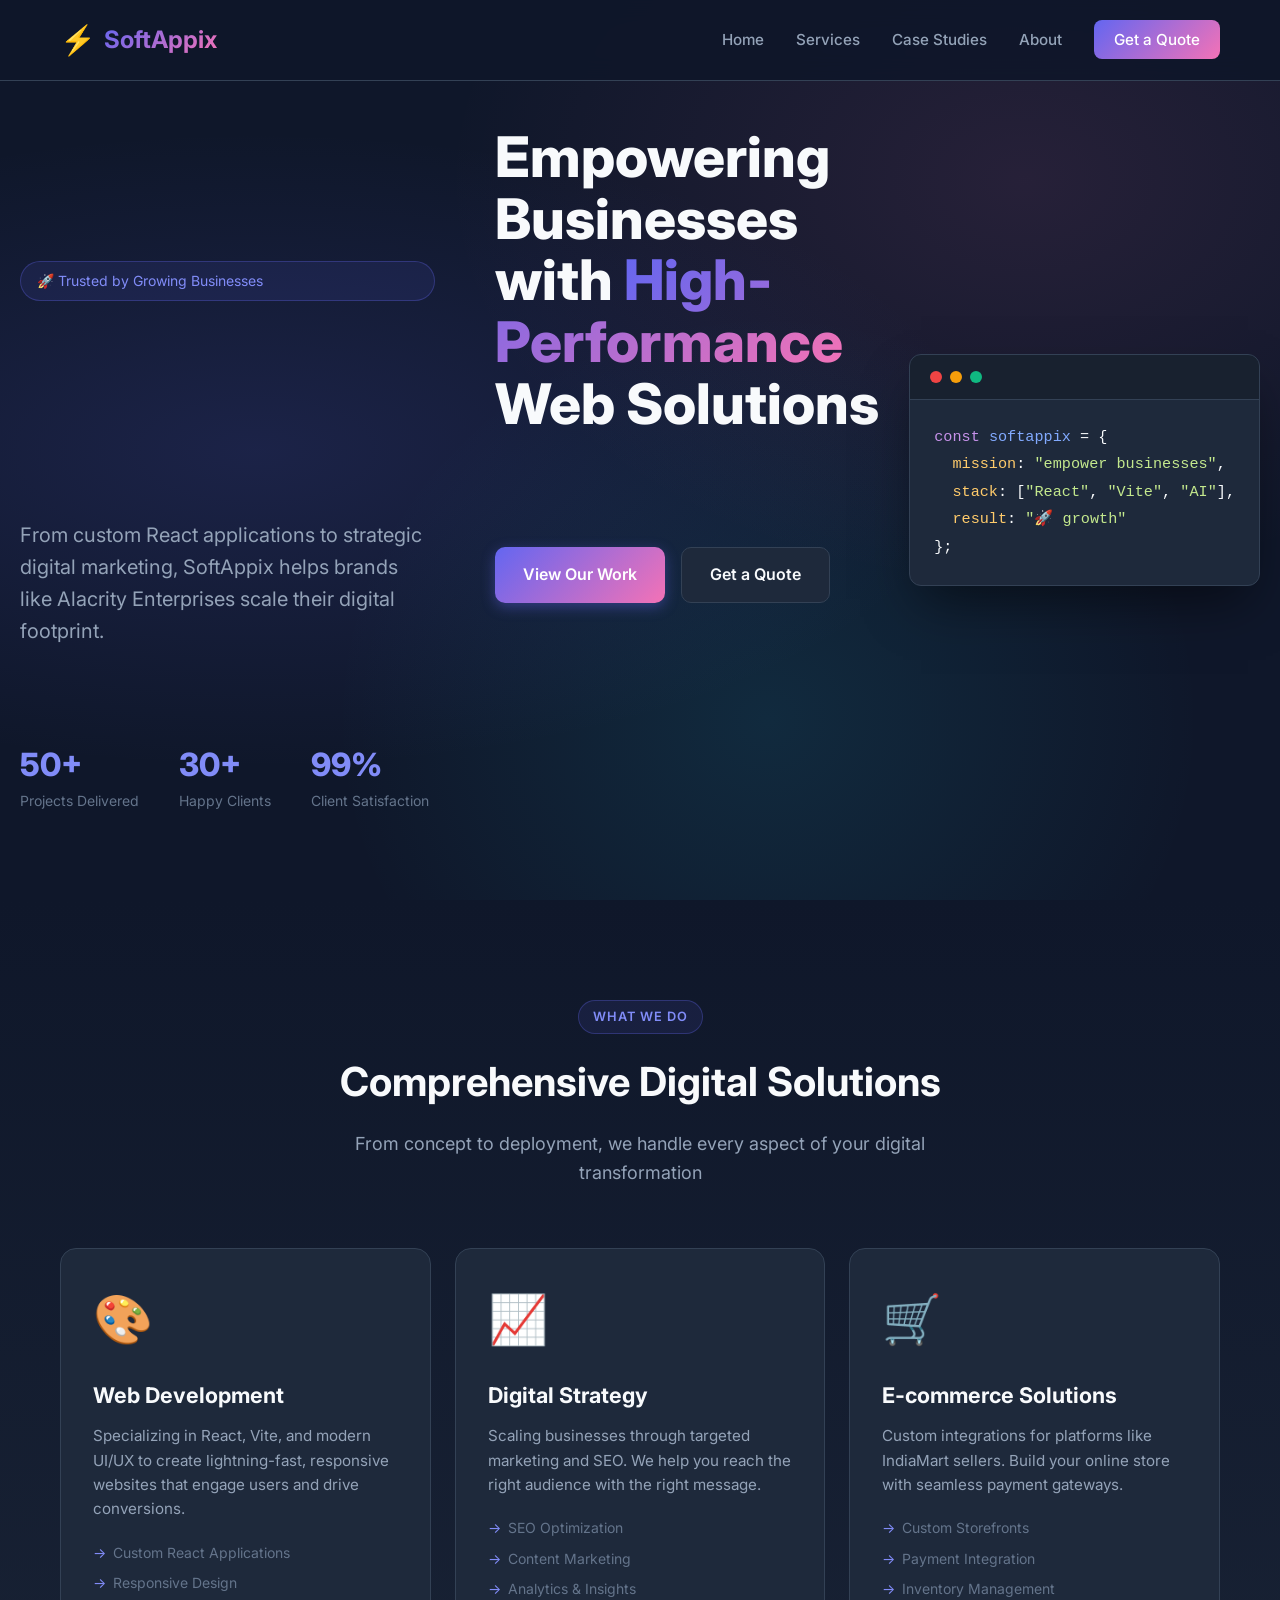
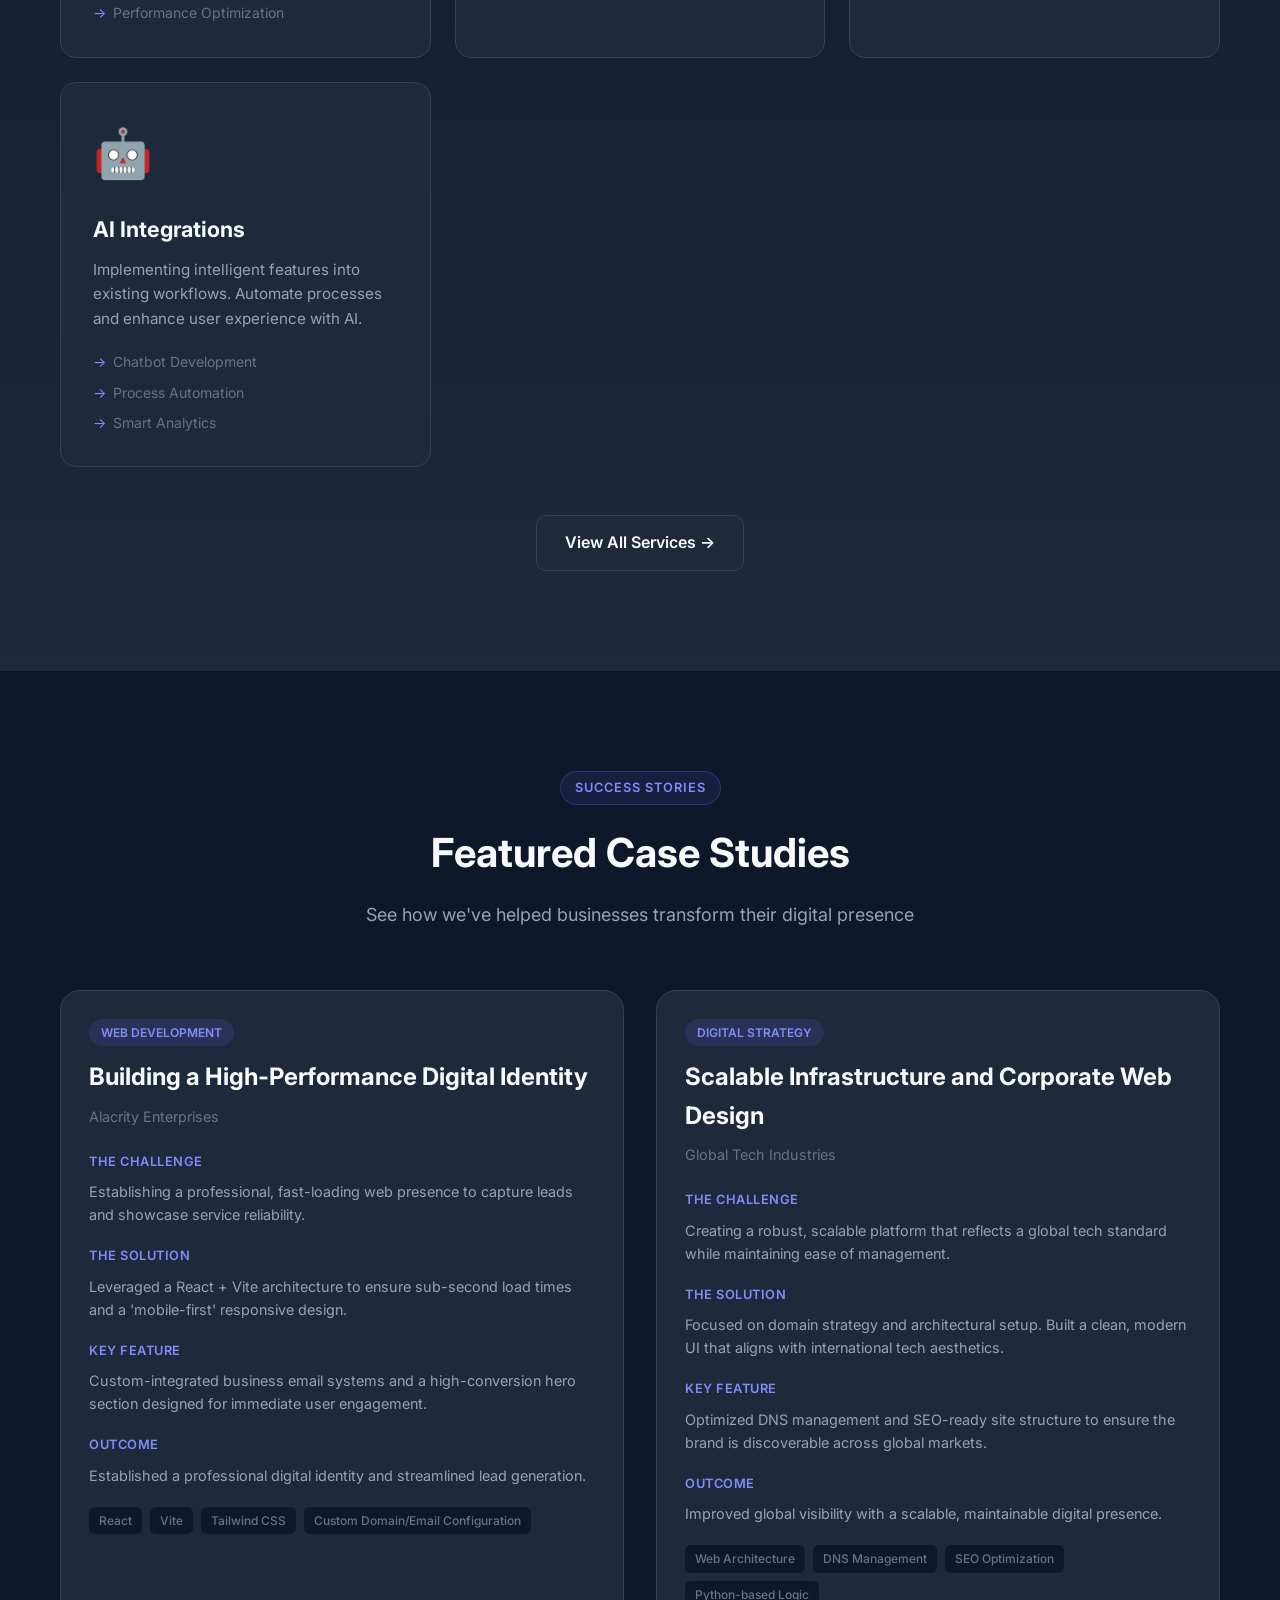
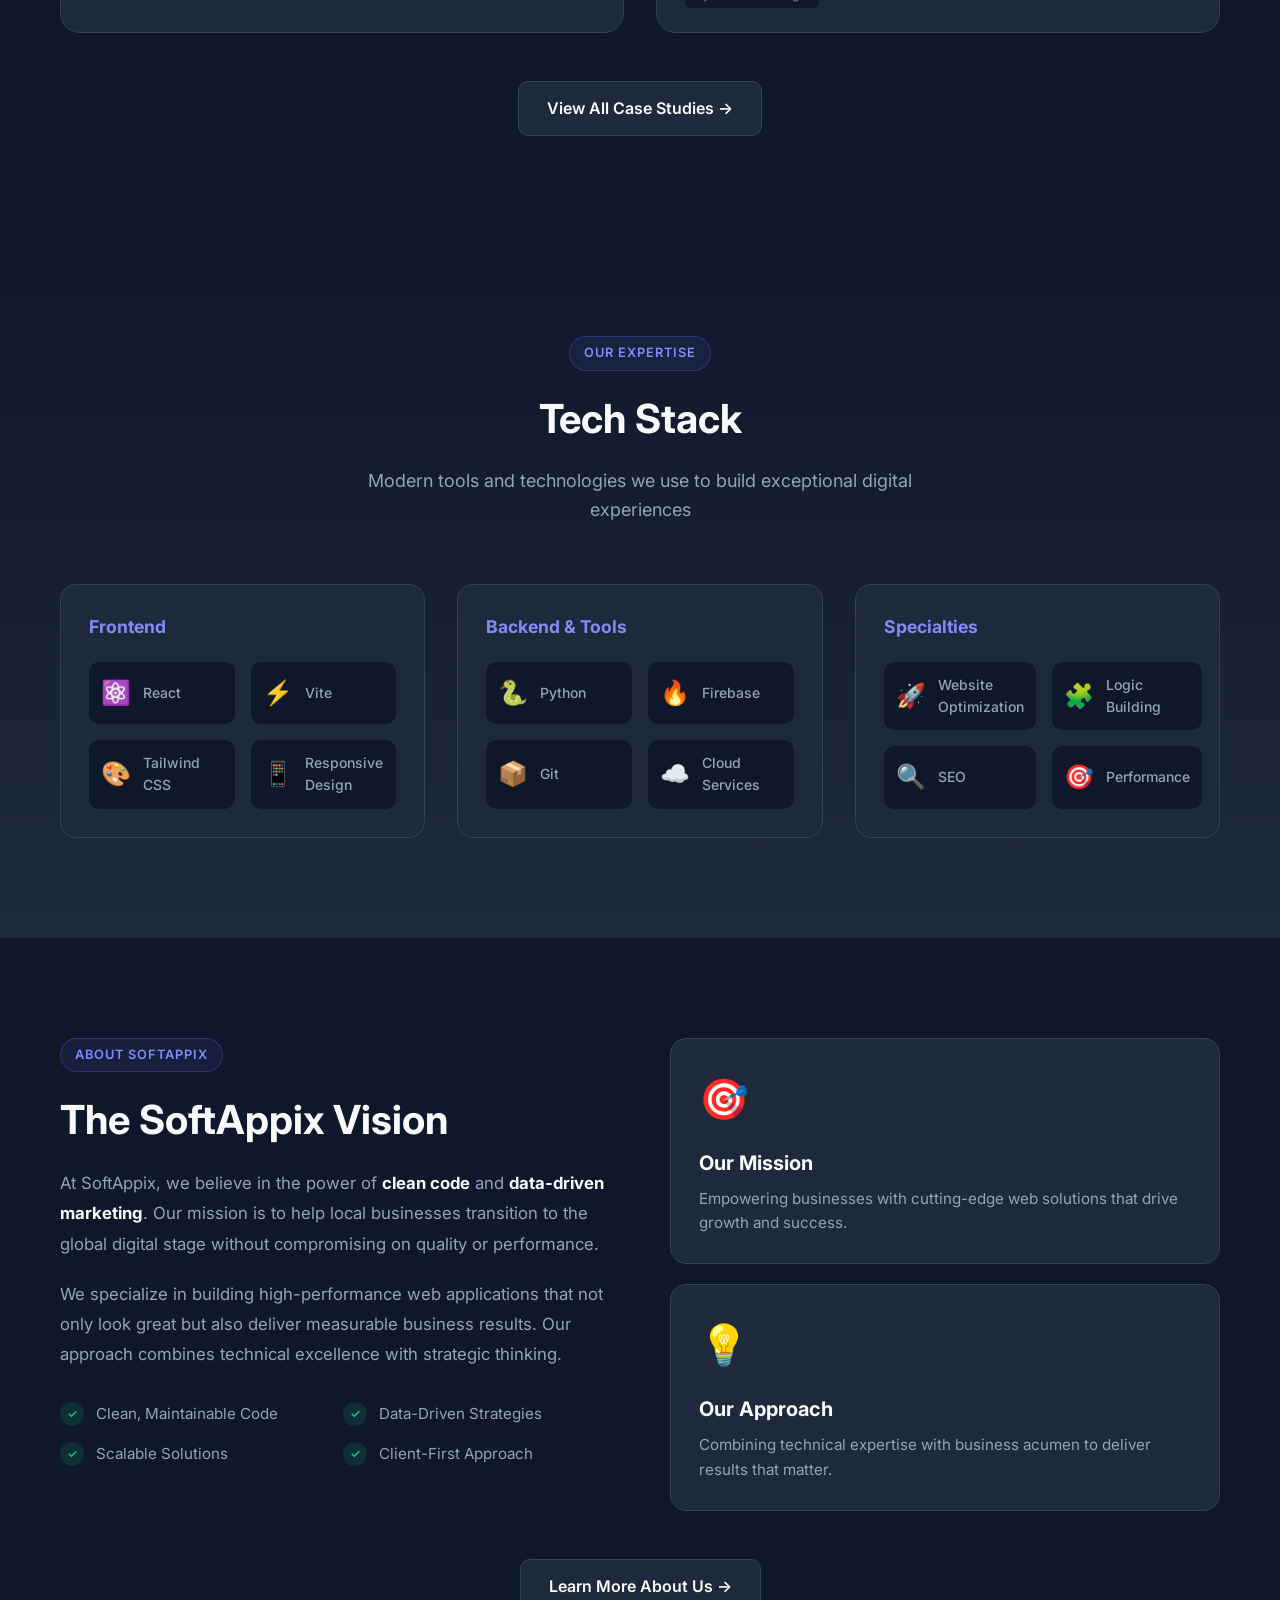
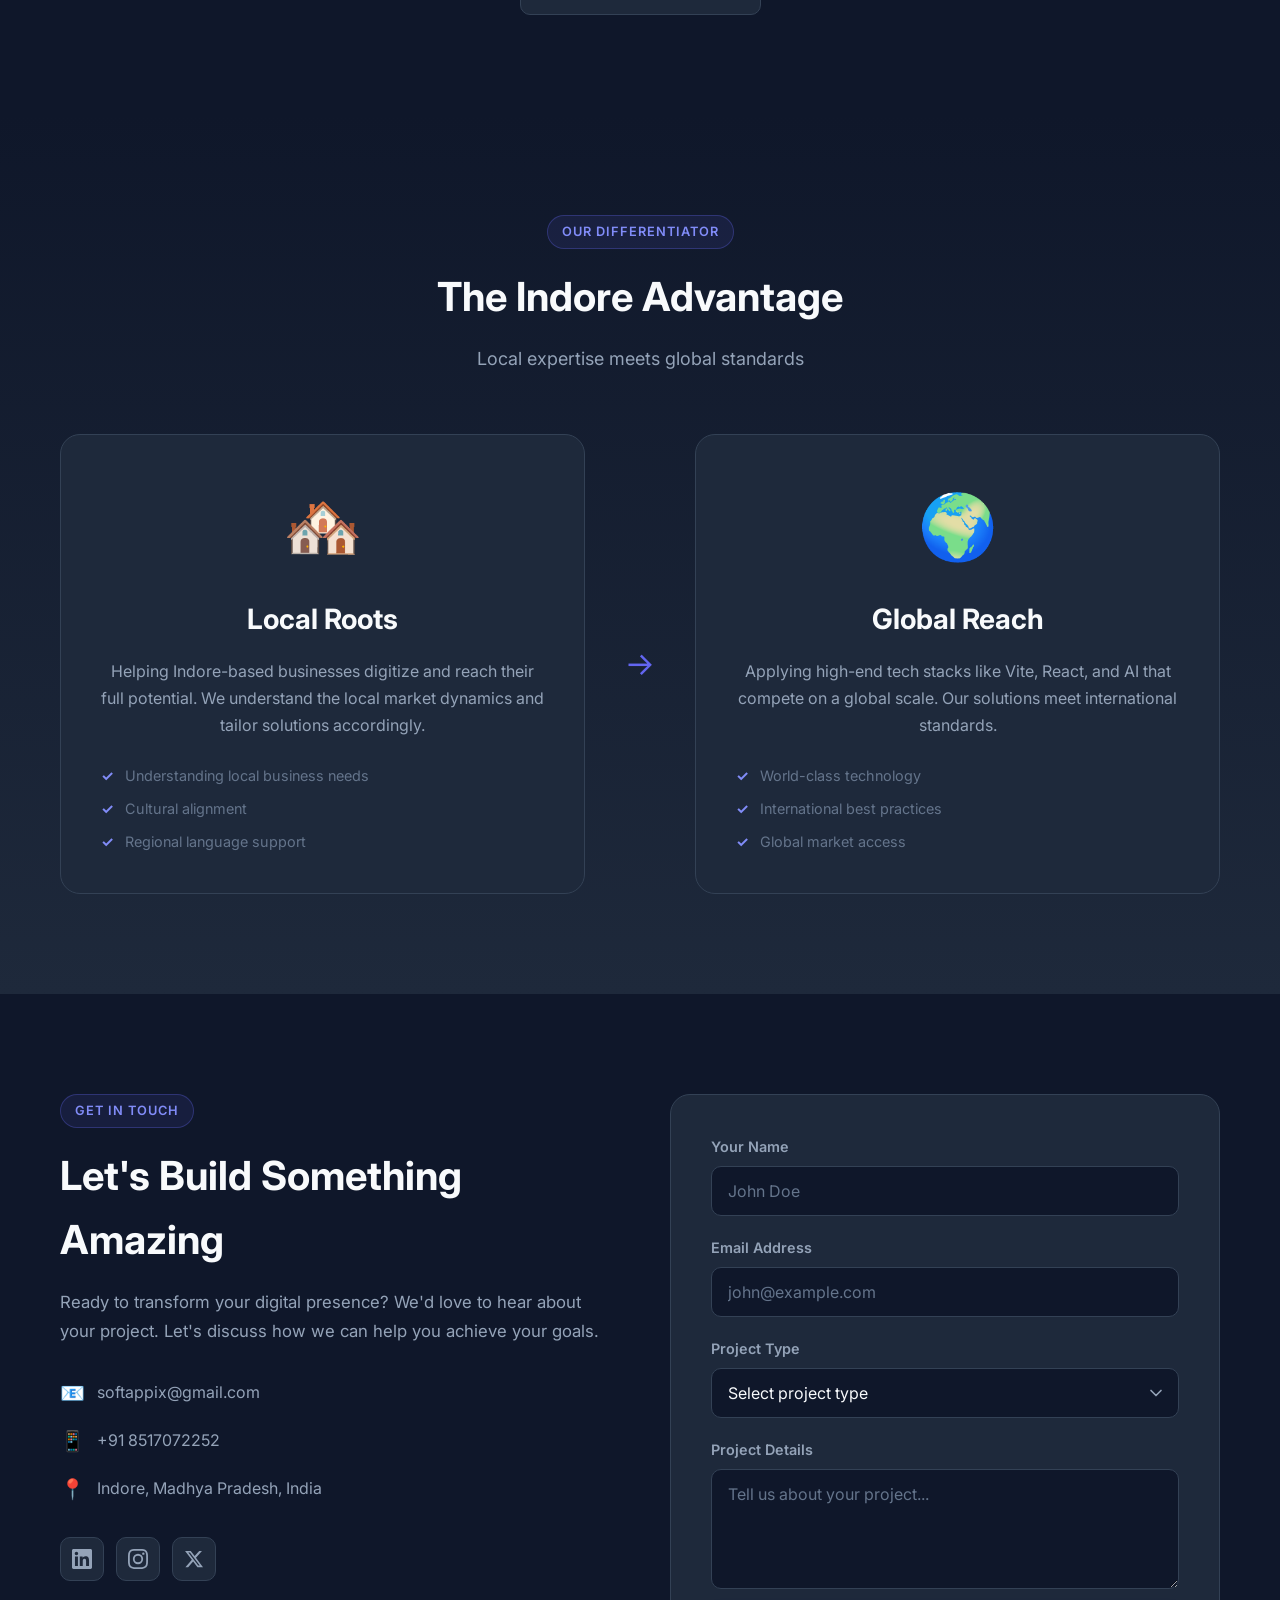
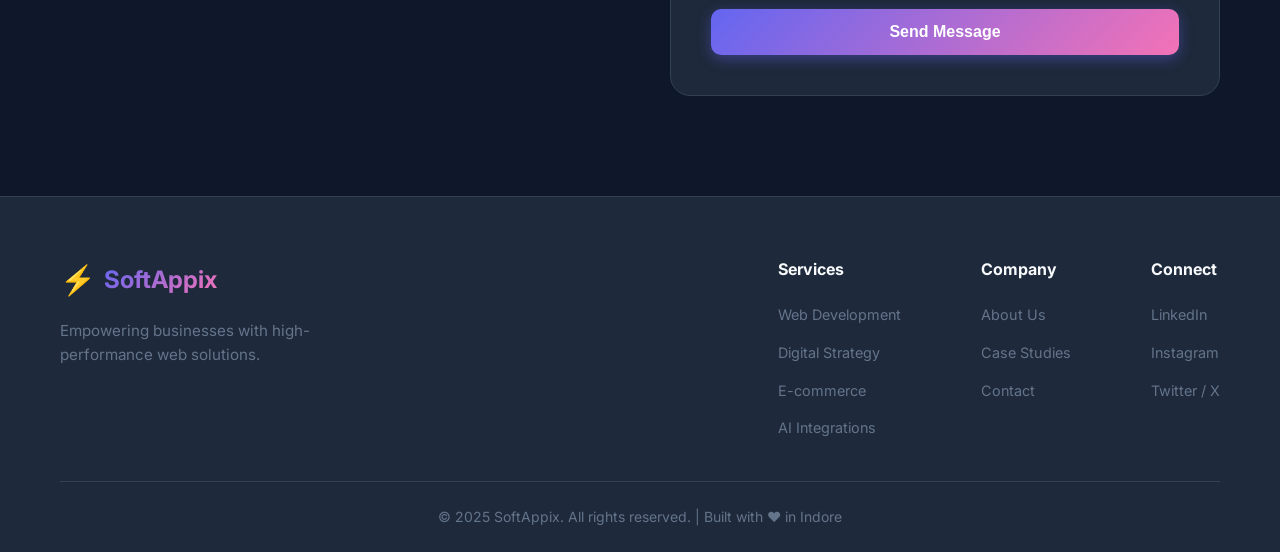
==== commit f8ff4207: "mobile responsive" ====
--- a/index.html
+++ b/index.html
@@ -3,7 +3,7 @@
 <head>
     <meta charset="UTF-8">
     <meta name="viewport" content="width=device-width, initial-scale=1.0">
-    <title>Softappix | High-Performance Web Solutions</title>
+    <title>SoftAppix | High-Performance Web Solutions</title>
     <link rel="preconnect" href="https://fonts.googleapis.com">
     <link rel="preconnect" href="https://fonts.gstatic.com" crossorigin>
     <link href="https://fonts.googleapis.com/css2?family=Inter:wght@300;400;500;600;700;800&display=swap" rel="stylesheet">
@@ -16,7 +16,7 @@
         <div class="nav-container">
             <a href="#" class="logo">
                 <span class="logo-icon">⚡</span>
-                <span class="logo-text">Softappix</span>
+                <span class="logo-text">SoftAppix</span>
             </a>
             <button class="mobile-menu-btn" id="mobileMenuBtn" aria-label="Toggle menu">
                 <span></span>
@@ -24,10 +24,10 @@
                 <span></span>
             </button>
             <ul class="nav-links" id="navLinks">
-                <li><a href="#services">Services</a></li>
-                <li><a href="#case-studies">Case Studies</a></li>
-                <li><a href="#tech-stack">Tech Stack</a></li>
-                <li><a href="#about">About</a></li>
+                <li><a href="index.html">Home</a></li>
+                <li><a href="services.html">Services</a></li>
+                <li><a href="case-studies.html">Case Studies</a></li>
+                <li><a href="about.html">About</a></li>
                 <li><a href="#contact" class="nav-cta">Get a Quote</a></li>
             </ul>
         </div>
@@ -44,7 +44,7 @@
                 Web Solutions
             </h1>
             <p class="hero-subheadline">
-                From custom React applications to strategic digital marketing, Softappix helps brands like Alacrity Enterprises scale their digital footprint.
+                From custom React applications to strategic digital marketing, SoftAppix helps brands like Alacrity Enterprises scale their digital footprint.
             </p>
             <div class="hero-ctas">
                 <a href="#case-studies" class="btn btn-primary">View Our Work</a>
@@ -131,6 +131,9 @@
                     </ul>
                 </div>
             </div>
+            <div style="text-align:center; margin-top:48px;">
+                <a href="services.html" class="btn btn-secondary">View All Services →</a>
+            </div>
         </div>
     </section>
 
@@ -145,6 +148,9 @@
             <div class="case-studies-grid" id="caseStudiesContainer">
                 <!-- Case studies loaded dynamically from JSON -->
             </div>
+            <div style="text-align:center; margin-top:48px;">
+                <a href="case-studies.html" class="btn btn-secondary">View All Case Studies →</a>
+            </div>
         </div>
     </section>
 
@@ -229,10 +235,10 @@
         <div class="container">
             <div class="about-content">
                 <div class="about-text">
-                    <span class="section-tag">About Softappix</span>
-                    <h2 class="section-title">The Softappix Vision</h2>
+                    <span class="section-tag">About SoftAppix</span>
+                    <h2 class="section-title">The SoftAppix Vision</h2>
                     <p class="about-description">
-                        At Softappix, we believe in the power of <strong>clean code</strong> and <strong>data-driven marketing</strong>. Our mission is to help local businesses transition to the global digital stage without compromising on quality or performance.
+                        At SoftAppix, we believe in the power of <strong>clean code</strong> and <strong>data-driven marketing</strong>. Our mission is to help local businesses transition to the global digital stage without compromising on quality or performance.
                     </p>
                     <p class="about-description">
                         We specialize in building high-performance web applications that not only look great but also deliver measurable business results. Our approach combines technical excellence with strategic thinking.
@@ -268,6 +274,9 @@
                         <p>Combining technical expertise with business acumen to deliver results that matter.</p>
                     </div>
                 </div>
+            </div>
+            <div style="text-align:center; margin-top:48px;">
+                <a href="about.html" class="btn btn-secondary">Learn More About Us →</a>
             </div>
         </div>
     </section>
@@ -319,7 +328,11 @@
                     <div class="contact-details">
                         <div class="contact-item">
                             <span class="contact-icon">📧</span>
-                            <span>hello@softappix.com</span>
+                            <span>softappix@gmail.com</span>
+                        </div>
+                        <div class="contact-item">
+                            <span class="contact-icon">📱</span>
+                            <span>+91 8517072252</span>
                         </div>
                         <div class="contact-item">
                             <span class="contact-icon">📍</span>
@@ -339,7 +352,7 @@
                     </div>
                 </div>
                 <div class="contact-form-wrapper">
-                    <form class="contact-form" id="contactForm">
+<form class="contact-form" id="contactForm" name="contact" netlify>
                         <div class="form-group">
                             <label for="name">Your Name</label>
                             <input type="text" id="name" name="name" placeholder="John Doe" required>
@@ -377,7 +390,7 @@
                 <div class="footer-brand">
                     <a href="#" class="logo">
                         <span class="logo-icon">⚡</span>
-                        <span class="logo-text">Softappix</span>
+                        <span class="logo-text">SoftAppix</span>
                     </a>
                     <p class="footer-tagline">Empowering businesses with high-performance web solutions.</p>
                 </div>
@@ -385,17 +398,17 @@
                     <div class="footer-column">
                         <h4>Services</h4>
                         <ul>
-                            <li><a href="#services">Web Development</a></li>
-                            <li><a href="#services">Digital Strategy</a></li>
-                            <li><a href="#services">E-commerce</a></li>
-                            <li><a href="#services">AI Integrations</a></li>
+                            <li><a href="services.html#web-development">Web Development</a></li>
+                            <li><a href="services.html#digital-strategy">Digital Strategy</a></li>
+                            <li><a href="services.html#ecommerce">E-commerce</a></li>
+                            <li><a href="services.html#ai-integrations">AI Integrations</a></li>
                         </ul>
                     </div>
                     <div class="footer-column">
                         <h4>Company</h4>
                         <ul>
-                            <li><a href="#about">About Us</a></li>
-                            <li><a href="#case-studies">Case Studies</a></li>
+                            <li><a href="about.html">About Us</a></li>
+                            <li><a href="case-studies.html">Case Studies</a></li>
                             <li><a href="#contact">Contact</a></li>
                         </ul>
                     </div>
@@ -404,13 +417,13 @@
                         <ul>
                             <li><a href="#">LinkedIn</a></li>
                             <li><a href="#">Instagram</a></li>
-                            <li><a href="#">Twitter</a></li>
+                            <li><a href="#">Twitter / X</a></li>
                         </ul>
                     </div>
                 </div>
             </div>
             <div class="footer-bottom">
-                <p>&copy; 2024 Softappix. All rights reserved.</p>
+                <p>&copy; 2025 SoftAppix. All rights reserved. | Built with ❤️ in Indore</p>
             </div>
         </div>
     </footer>
--- a/styles.css
+++ b/styles.css
@@ -1129,6 +1129,10 @@
         font-size: 2rem;
     }
 
+    .story-text h2 {
+        font-size: 2rem;
+    }
+
     .services-grid {
         grid-template-columns: 1fr;
     }
@@ -1154,8 +1158,8 @@
     }
 
     .footer-links {
-        flex-wrap: wrap;
-        gap: 40px;
+        flex-direction: column;
+        gap: 24px;
     }
 }
 
@@ -1170,6 +1174,7 @@
 
     .hero-ctas {
         flex-direction: column;
+        gap: 16px;
     }
 
     .btn {
@@ -1185,6 +1190,9 @@
     .tech-stack,
     .about,
     .local-roots,
+    .story-section,
+    .process-section,
+    .why-us,
     .contact {
         padding: 60px 0;
     }
@@ -1194,3 +1202,696 @@
     }
 }
 
+/* ============================================
+   Active Nav Link (inner pages)
+   ============================================ */
+.nav-links a.active-page {
+    color: var(--text-primary);
+}
+.nav-links a.active-page::after {
+    width: 100%;
+}
+
+/* ============================================
+   Page Hero (inner pages)
+   ============================================ */
+.page-hero {
+    padding: 160px 20px 100px;
+    text-align: center;
+    position: relative;
+    overflow: hidden;
+    background: var(--dark-bg);
+}
+
+.page-hero-bg {
+    position: absolute;
+    inset: 0;
+    background:
+        radial-gradient(ellipse at 50% 0%, rgba(99, 102, 241, 0.2) 0%, transparent 60%),
+        radial-gradient(ellipse at 20% 100%, rgba(244, 114, 182, 0.08) 0%, transparent 50%),
+        radial-gradient(ellipse at 80% 80%, rgba(34, 211, 238, 0.08) 0%, transparent 50%);
+    z-index: 0;
+}
+
+.page-hero-content {
+    position: relative;
+    z-index: 1;
+    max-width: 720px;
+    margin: 0 auto;
+}
+
+.page-hero h1 {
+    font-size: 3.5rem;
+    font-weight: 800;
+    line-height: 1.1;
+    margin-bottom: 20px;
+    animation: fadeInUp 0.6s ease-out;
+}
+
+.page-hero p {
+    font-size: 1.15rem;
+    color: var(--text-secondary);
+    margin-bottom: 36px;
+    line-height: 1.7;
+    animation: fadeInUp 0.6s ease-out 0.1s both;
+}
+
+.page-hero .hero-ctas {
+    justify-content: center;
+    animation: fadeInUp 0.6s ease-out 0.2s both;
+}
+
+/* Breadcrumb */
+.breadcrumb {
+    display: flex;
+    align-items: center;
+    justify-content: center;
+    gap: 8px;
+    margin-bottom: 20px;
+    font-size: 0.875rem;
+    color: var(--text-muted);
+    animation: fadeInUp 0.5s ease-out;
+}
+
+.breadcrumb a {
+    color: var(--primary-light);
+    transition: var(--transition);
+}
+
+.breadcrumb a:hover {
+    color: var(--text-primary);
+}
+
+.breadcrumb-sep {
+    color: var(--text-muted);
+}
+
+/* ============================================
+   Stats Banner
+   ============================================ */
+.stats-banner {
+    background: var(--dark-card);
+    border-top: 1px solid var(--dark-border);
+    border-bottom: 1px solid var(--dark-border);
+    padding: 48px 0;
+}
+
+.stats-banner .container {
+    display: flex;
+    justify-content: space-around;
+    gap: 32px;
+    flex-wrap: wrap;
+}
+
+.stat-item {
+    text-align: center;
+}
+
+.stat-item .stat-number {
+    font-size: 2.8rem;
+    font-weight: 800;
+    background: var(--gradient-1);
+    -webkit-background-clip: text;
+    -webkit-text-fill-color: transparent;
+    background-clip: text;
+    display: block;
+}
+
+.stat-item .stat-label {
+    color: var(--text-muted);
+    font-size: 0.875rem;
+    margin-top: 6px;
+}
+
+/* ============================================
+   Process Steps
+   ============================================ */
+.process-section {
+    padding: 100px 0;
+    background: var(--gradient-dark);
+}
+
+.process-steps {
+    display: grid;
+    grid-template-columns: repeat(4, 1fr);
+    gap: 32px;
+    position: relative;
+}
+
+.process-steps::before {
+    content: '';
+    position: absolute;
+    top: 31px;
+    left: calc(12.5% + 20px);
+    right: calc(12.5% + 20px);
+    height: 2px;
+    background: linear-gradient(90deg, var(--primary-color), var(--secondary-color));
+    z-index: 0;
+}
+
+.process-step {
+    text-align: center;
+    position: relative;
+    z-index: 1;
+}
+
+.process-number {
+    width: 64px;
+    height: 64px;
+    border-radius: 50%;
+    background: var(--gradient-1);
+    display: flex;
+    align-items: center;
+    justify-content: center;
+    font-size: 1.4rem;
+    font-weight: 800;
+    color: white;
+    margin: 0 auto 20px;
+    box-shadow: 0 8px 24px rgba(99, 102, 241, 0.4);
+    transition: var(--transition);
+}
+
+.process-step:hover .process-number {
+    transform: scale(1.1);
+    box-shadow: 0 12px 32px rgba(99, 102, 241, 0.6);
+}
+
+.process-step-title {
+    font-size: 1.1rem;
+    font-weight: 700;
+    margin-bottom: 10px;
+}
+
+.process-step-desc {
+    color: var(--text-secondary);
+    font-size: 0.9rem;
+    line-height: 1.7;
+}
+
+/* ============================================
+   Why Us / Value Props
+   ============================================ */
+.why-us {
+    padding: 100px 0;
+}
+
+.why-us-grid {
+    display: grid;
+    grid-template-columns: repeat(3, 1fr);
+    gap: 24px;
+}
+
+.why-card {
+    background: var(--dark-card);
+    border: 1px solid var(--dark-border);
+    border-radius: 20px;
+    padding: 36px;
+    transition: var(--transition);
+    position: relative;
+    overflow: hidden;
+}
+
+.why-card::before {
+    content: '';
+    position: absolute;
+    top: 0;
+    left: 0;
+    right: 0;
+    height: 3px;
+    background: var(--gradient-1);
+    transform: scaleX(0);
+    transition: var(--transition);
+    transform-origin: left;
+}
+
+.why-card:hover::before {
+    transform: scaleX(1);
+}
+
+.why-card:hover {
+    transform: translateY(-8px);
+    border-color: var(--primary-color);
+    box-shadow: 0 20px 40px rgba(99, 102, 241, 0.15);
+}
+
+.why-card-icon {
+    font-size: 2.5rem;
+    margin-bottom: 16px;
+    display: block;
+}
+
+.why-card h3 {
+    font-size: 1.15rem;
+    font-weight: 700;
+    margin-bottom: 12px;
+}
+
+.why-card p {
+    color: var(--text-secondary);
+    font-size: 0.95rem;
+    line-height: 1.7;
+}
+
+/* ============================================
+   CTA Banner
+   ============================================ */
+.cta-banner {
+    padding: 80px 0;
+    background: var(--gradient-dark);
+}
+
+.cta-banner-inner {
+    background: linear-gradient(135deg, rgba(99, 102, 241, 0.12) 0%, rgba(244, 114, 182, 0.08) 100%);
+    border: 1px solid rgba(99, 102, 241, 0.25);
+    border-radius: 24px;
+    padding: 64px 40px;
+    text-align: center;
+}
+
+.cta-banner-inner .section-tag {
+    margin-bottom: 20px;
+}
+
+.cta-banner h2 {
+    font-size: 2.5rem;
+    font-weight: 800;
+    margin-bottom: 16px;
+    line-height: 1.2;
+}
+
+.cta-banner p {
+    font-size: 1.1rem;
+    color: var(--text-secondary);
+    margin-bottom: 36px;
+    max-width: 520px;
+    margin-left: auto;
+    margin-right: auto;
+}
+
+.cta-banner .hero-ctas {
+    justify-content: center;
+}
+
+/* ============================================
+   Filter Buttons
+   ============================================ */
+.filter-bar {
+    display: flex;
+    gap: 12px;
+    justify-content: center;
+    margin-bottom: 48px;
+    flex-wrap: wrap;
+}
+
+.filter-btn {
+    padding: 10px 24px;
+    border-radius: 50px;
+    background: var(--dark-card);
+    border: 1px solid var(--dark-border);
+    color: var(--text-secondary);
+    cursor: pointer;
+    font-size: 0.875rem;
+    font-weight: 500;
+    transition: var(--transition);
+    font-family: var(--font-family);
+}
+
+.filter-btn:hover,
+.filter-btn.active {
+    background: var(--primary-color);
+    border-color: var(--primary-color);
+    color: white;
+}
+
+/* ============================================
+   Story Section (About)
+   ============================================ */
+.story-section {
+    padding: 100px 0;
+}
+
+.story-grid {
+    display: grid;
+    grid-template-columns: 1fr 1fr;
+    gap: 80px;
+    align-items: center;
+}
+
+.story-text .section-tag {
+    margin-bottom: 16px;
+    display: inline-block;
+}
+
+.story-text h2 {
+    font-size: 2.5rem;
+    font-weight: 700;
+    margin-bottom: 24px;
+    line-height: 1.2;
+}
+
+.story-text p {
+    color: var(--text-secondary);
+    font-size: 1.05rem;
+    line-height: 1.8;
+    margin-bottom: 16px;
+}
+
+.story-text p strong {
+    color: var(--text-primary);
+}
+
+.story-visual {
+    display: grid;
+    grid-template-columns: 1fr 1fr;
+    gap: 20px;
+}
+
+.story-stat-card {
+    background: var(--dark-card);
+    border: 1px solid var(--dark-border);
+    border-radius: 16px;
+    padding: 28px;
+    text-align: center;
+    transition: var(--transition);
+}
+
+.story-stat-card:hover {
+    border-color: var(--primary-color);
+    transform: translateY(-4px);
+    box-shadow: 0 12px 32px rgba(99, 102, 241, 0.15);
+}
+
+.story-stat-card .number {
+    font-size: 2.2rem;
+    font-weight: 800;
+    background: var(--gradient-1);
+    -webkit-background-clip: text;
+    -webkit-text-fill-color: transparent;
+    background-clip: text;
+    display: block;
+    margin-bottom: 8px;
+}
+
+.story-stat-card .label {
+    color: var(--text-secondary);
+    font-size: 0.85rem;
+}
+
+/* ============================================
+   Values Section (About)
+   ============================================ */
+.values-section {
+    padding: 100px 0;
+    background: var(--gradient-dark);
+}
+
+.values-grid {
+    display: grid;
+    grid-template-columns: repeat(3, 1fr);
+    gap: 24px;
+}
+
+.value-card {
+    background: var(--dark-card);
+    border: 1px solid var(--dark-border);
+    border-radius: 20px;
+    padding: 36px;
+    transition: var(--transition);
+}
+
+.value-card:hover {
+    transform: translateY(-8px);
+    border-color: var(--primary-color);
+    box-shadow: 0 20px 40px rgba(99, 102, 241, 0.15);
+}
+
+.value-emoji {
+    font-size: 2.5rem;
+    margin-bottom: 16px;
+    display: block;
+}
+
+.value-card h3 {
+    font-size: 1.15rem;
+    font-weight: 700;
+    margin-bottom: 12px;
+}
+
+.value-card p {
+    color: var(--text-secondary);
+    font-size: 0.95rem;
+    line-height: 1.7;
+}
+
+/* ============================================
+   Founder / Team Section (About)
+   ============================================ */
+.team-section {
+    padding: 100px 0;
+}
+
+.founder-card {
+    display: grid;
+    grid-template-columns: 280px 1fr;
+    gap: 60px;
+    align-items: center;
+    background: var(--dark-card);
+    border: 1px solid var(--dark-border);
+    border-radius: 24px;
+    padding: 52px;
+    transition: var(--transition);
+}
+
+.founder-card:hover {
+    border-color: var(--primary-color);
+    box-shadow: var(--shadow-lg);
+}
+
+.founder-avatar {
+    background: var(--gradient-1);
+    border-radius: 20px;
+    aspect-ratio: 1;
+    display: flex;
+    align-items: center;
+    justify-content: center;
+    font-size: 5rem;
+}
+
+.founder-name {
+    font-size: 2rem;
+    font-weight: 800;
+    margin-bottom: 6px;
+}
+
+.founder-role {
+    color: var(--primary-light);
+    font-size: 1rem;
+    font-weight: 600;
+    margin-bottom: 24px;
+}
+
+.founder-bio {
+    color: var(--text-secondary);
+    font-size: 1rem;
+    line-height: 1.8;
+    margin-bottom: 16px;
+}
+
+.founder-tags {
+    display: flex;
+    flex-wrap: wrap;
+    gap: 8px;
+}
+
+.founder-tag {
+    background: rgba(99, 102, 241, 0.1);
+    border: 1px solid rgba(99, 102, 241, 0.3);
+    color: var(--primary-light);
+    padding: 5px 14px;
+    border-radius: 50px;
+    font-size: 0.8rem;
+    font-weight: 500;
+}
+
+/* ============================================
+   Tech Detail Stack (Tech Stack Page)
+   ============================================ */
+.tech-section-block {
+    margin-bottom: 60px;
+}
+
+.tech-section-label {
+    font-size: 1.2rem;
+    font-weight: 700;
+    color: var(--text-primary);
+    margin-bottom: 24px;
+    display: flex;
+    align-items: center;
+    gap: 12px;
+}
+
+.tech-section-label::after {
+    content: '';
+    flex: 1;
+    height: 1px;
+    background: var(--dark-border);
+}
+
+.tech-detail-grid {
+    display: grid;
+    grid-template-columns: repeat(auto-fill, minmax(150px, 1fr));
+    gap: 16px;
+}
+
+.tech-detail-card {
+    background: var(--dark-card);
+    border: 1px solid var(--dark-border);
+    border-radius: 16px;
+    padding: 24px 16px;
+    text-align: center;
+    transition: var(--transition);
+}
+
+.tech-detail-card:hover {
+    border-color: var(--primary-color);
+    transform: translateY(-6px);
+    box-shadow: 0 12px 32px rgba(99, 102, 241, 0.15);
+    background: rgba(99, 102, 241, 0.05);
+}
+
+.tech-detail-icon {
+    font-size: 2.2rem;
+    margin-bottom: 10px;
+    display: block;
+}
+
+.tech-detail-name {
+    font-size: 0.85rem;
+    font-weight: 600;
+    margin-bottom: 10px;
+    color: var(--text-primary);
+}
+
+.tech-detail-level {
+    font-size: 0.72rem;
+    color: var(--primary-light);
+    background: rgba(99, 102, 241, 0.12);
+    padding: 3px 10px;
+    border-radius: 50px;
+    display: inline-block;
+    font-weight: 500;
+}
+
+/* ============================================
+   Services Detail Page (Expanded Cards)
+   ============================================ */
+.services-detail {
+    padding: 80px 0 60px;
+}
+/* ============================================
+   Responsive — Inner Pages
+   ============================================ */
+@media (max-width: 1024px) {
+    .process-steps {
+        grid-template-columns: repeat(2, 1fr);
+    }
+
+    .process-steps::before {
+        display: none;
+    }
+
+    .story-grid {
+        grid-template-columns: 1fr;
+        gap: 48px;
+    }
+
+    .founder-card {
+        grid-template-columns: 1fr;
+        text-align: center;
+    }
+
+    .founder-avatar {
+        width: 200px;
+        height: 200px;
+        margin: 0 auto;
+    }
+
+    .founder-tags {
+        justify-content: center;
+    }
+
+    .why-us-grid {
+        grid-template-columns: repeat(2, 1fr);
+    }
+
+    .values-grid {
+        grid-template-columns: repeat(2, 1fr);
+    }
+
+    .page-hero h1 {
+        font-size: 2.5rem;
+    }
+}
+
+@media (max-width: 768px) {
+    .process-steps {
+        grid-template-columns: 1fr;
+    }
+
+    .service-card-right {
+        grid-template-columns: 1fr;
+    }
+
+    .why-us-grid {
+        grid-template-columns: 1fr;
+    }
+
+    .values-grid {
+        grid-template-columns: 1fr;
+    }
+
+    .page-hero h1 {
+        font-size: 2rem;
+    }
+
+    .page-hero {
+        padding: 120px 20px 60px;
+    }
+
+    .story-visual {
+        grid-template-columns: 1fr 1fr;
+    }
+
+    .tech-detail-grid {
+        grid-template-columns: repeat(2, 1fr);
+    }
+
+    .cta-banner h2 {
+        font-size: 1.75rem;
+    }
+
+    .cta-banner-inner {
+        padding: 40px 24px;
+    }
+
+    .stats-banner .container {
+        gap: 24px;
+    }
+
+    .case-card-full-header {
+        padding: 28px 24px;
+    }
+
+    .case-card-full > div:last-child {
+        padding: 28px 24px !important;
+    }
+
+    .case-card-full > div:last-child > div[style*="grid-template-columns:1fr 1fr 1fr"],
+    .case-card-full > div:last-child > div[style*="grid-template-columns:repeat(4"] {
+        grid-template-columns: 1fr !important;
+    }
+
+    .founder-card {
+        padding: 36px 24px;
+    }
+}
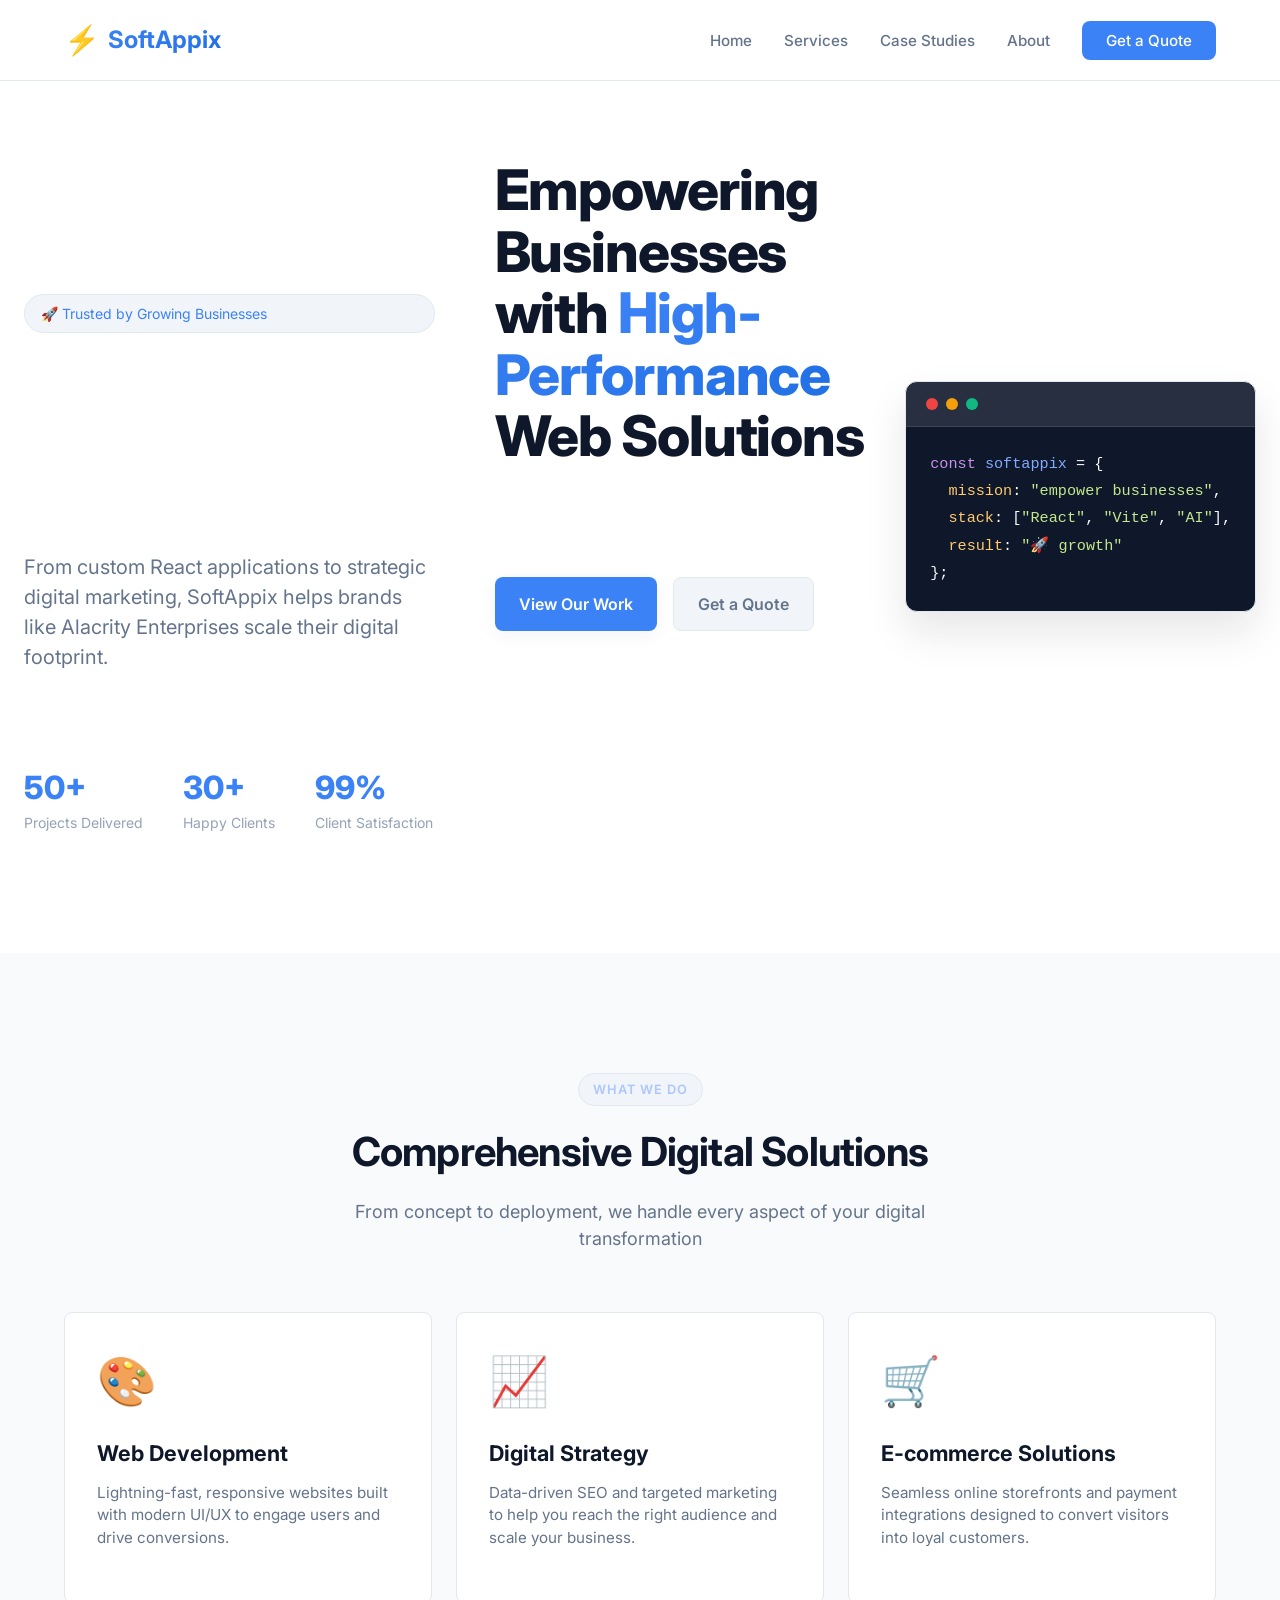
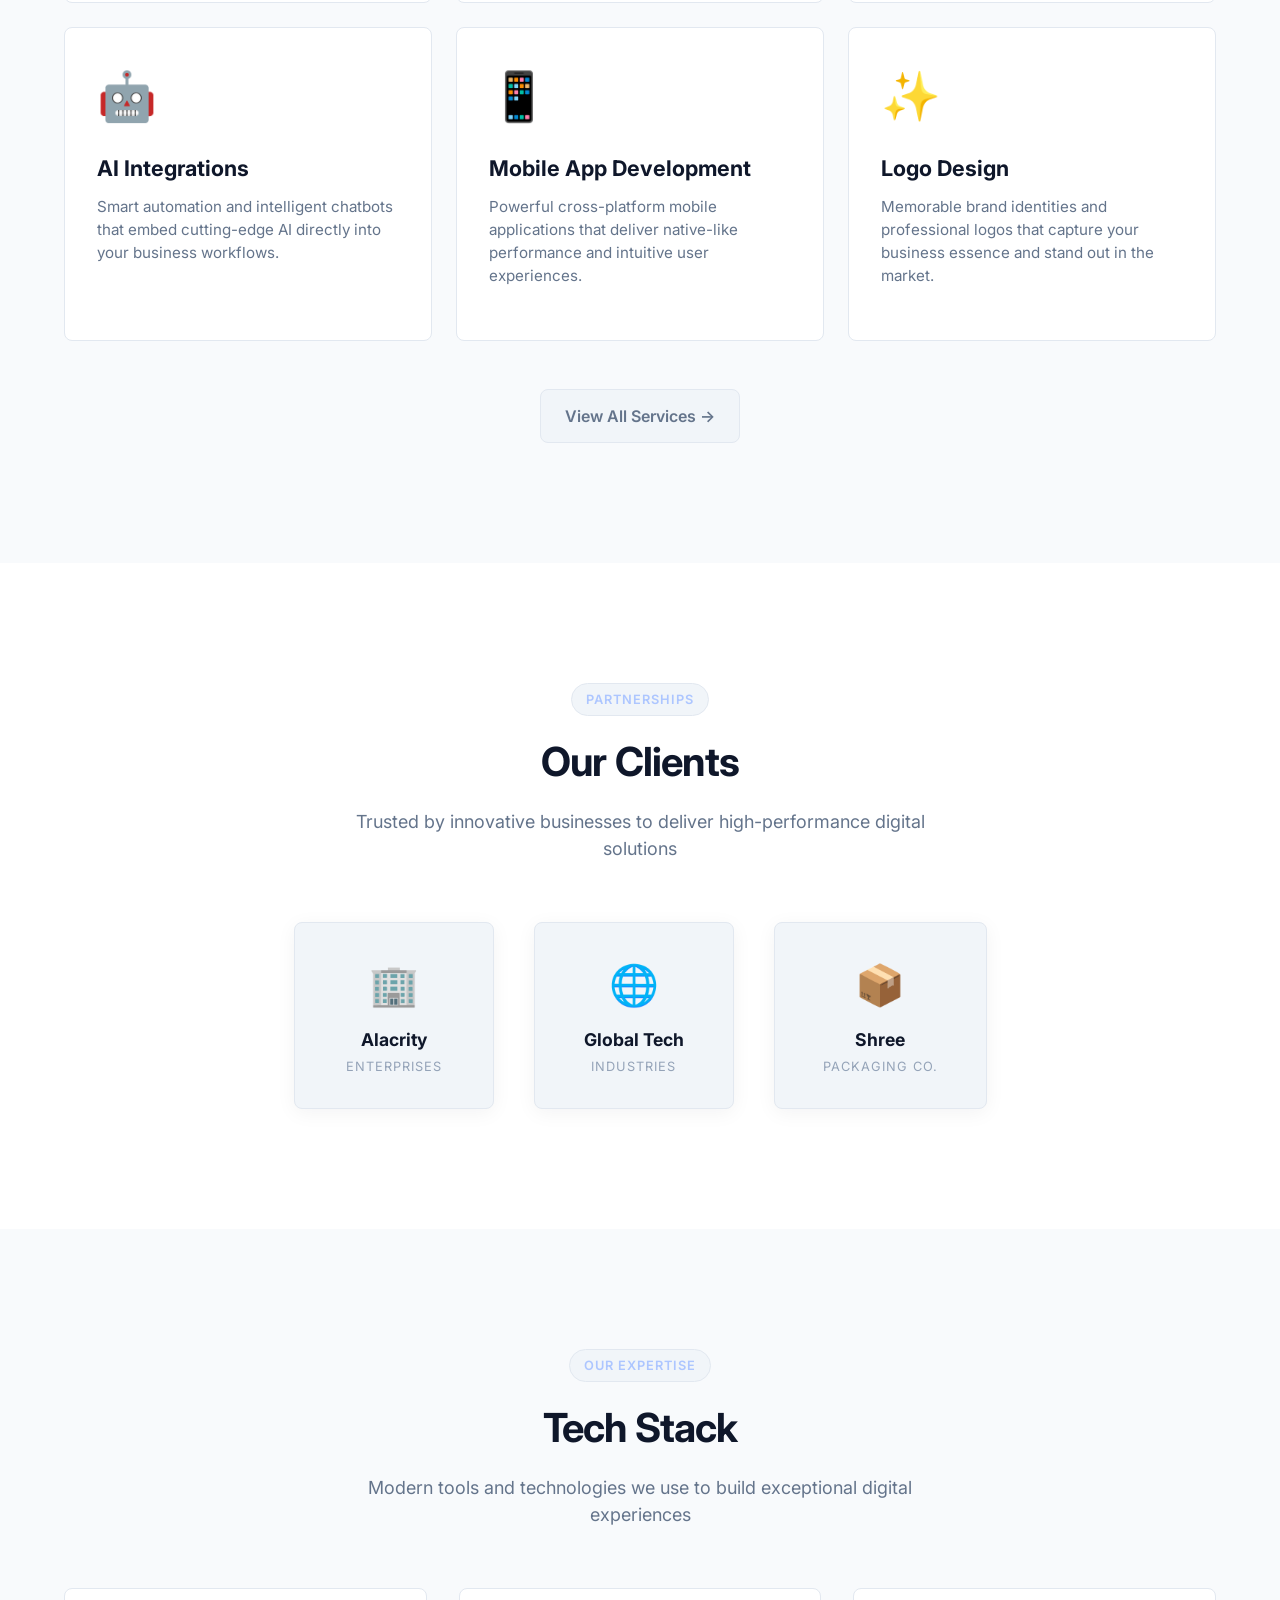
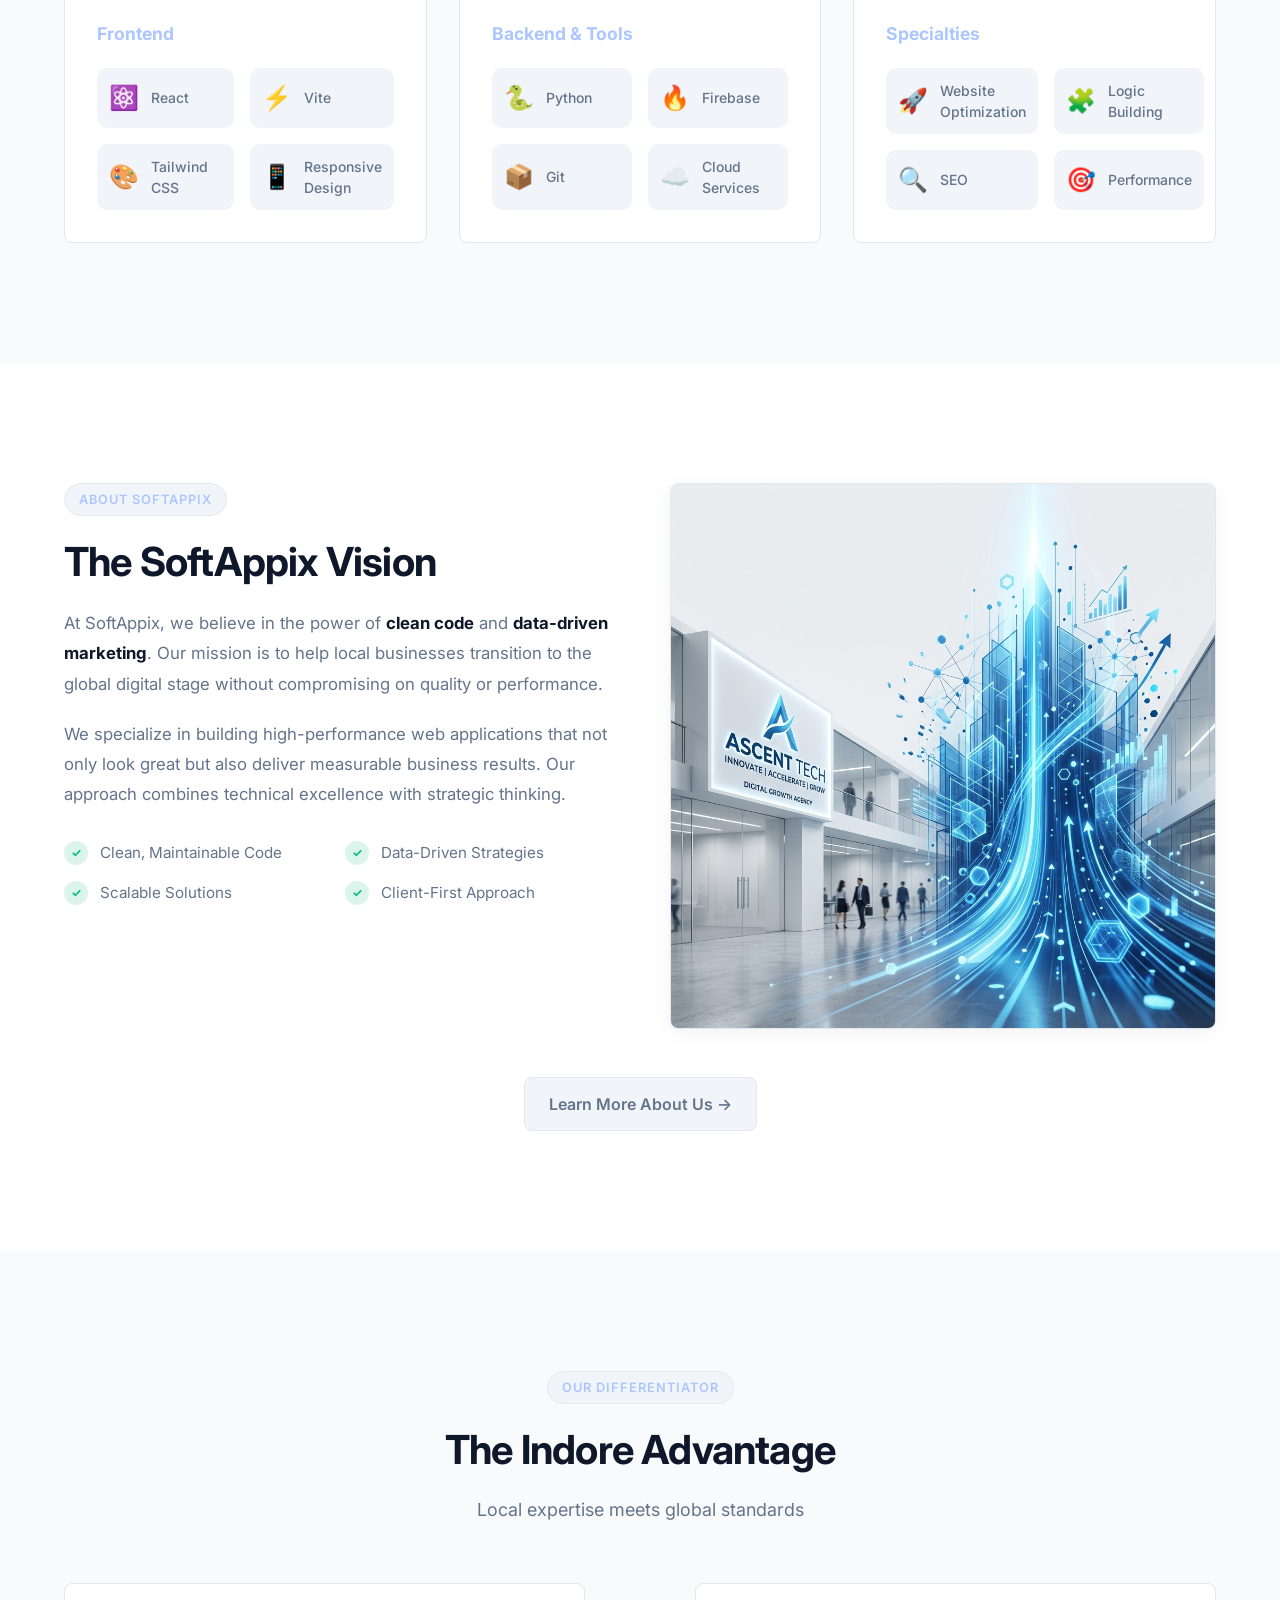
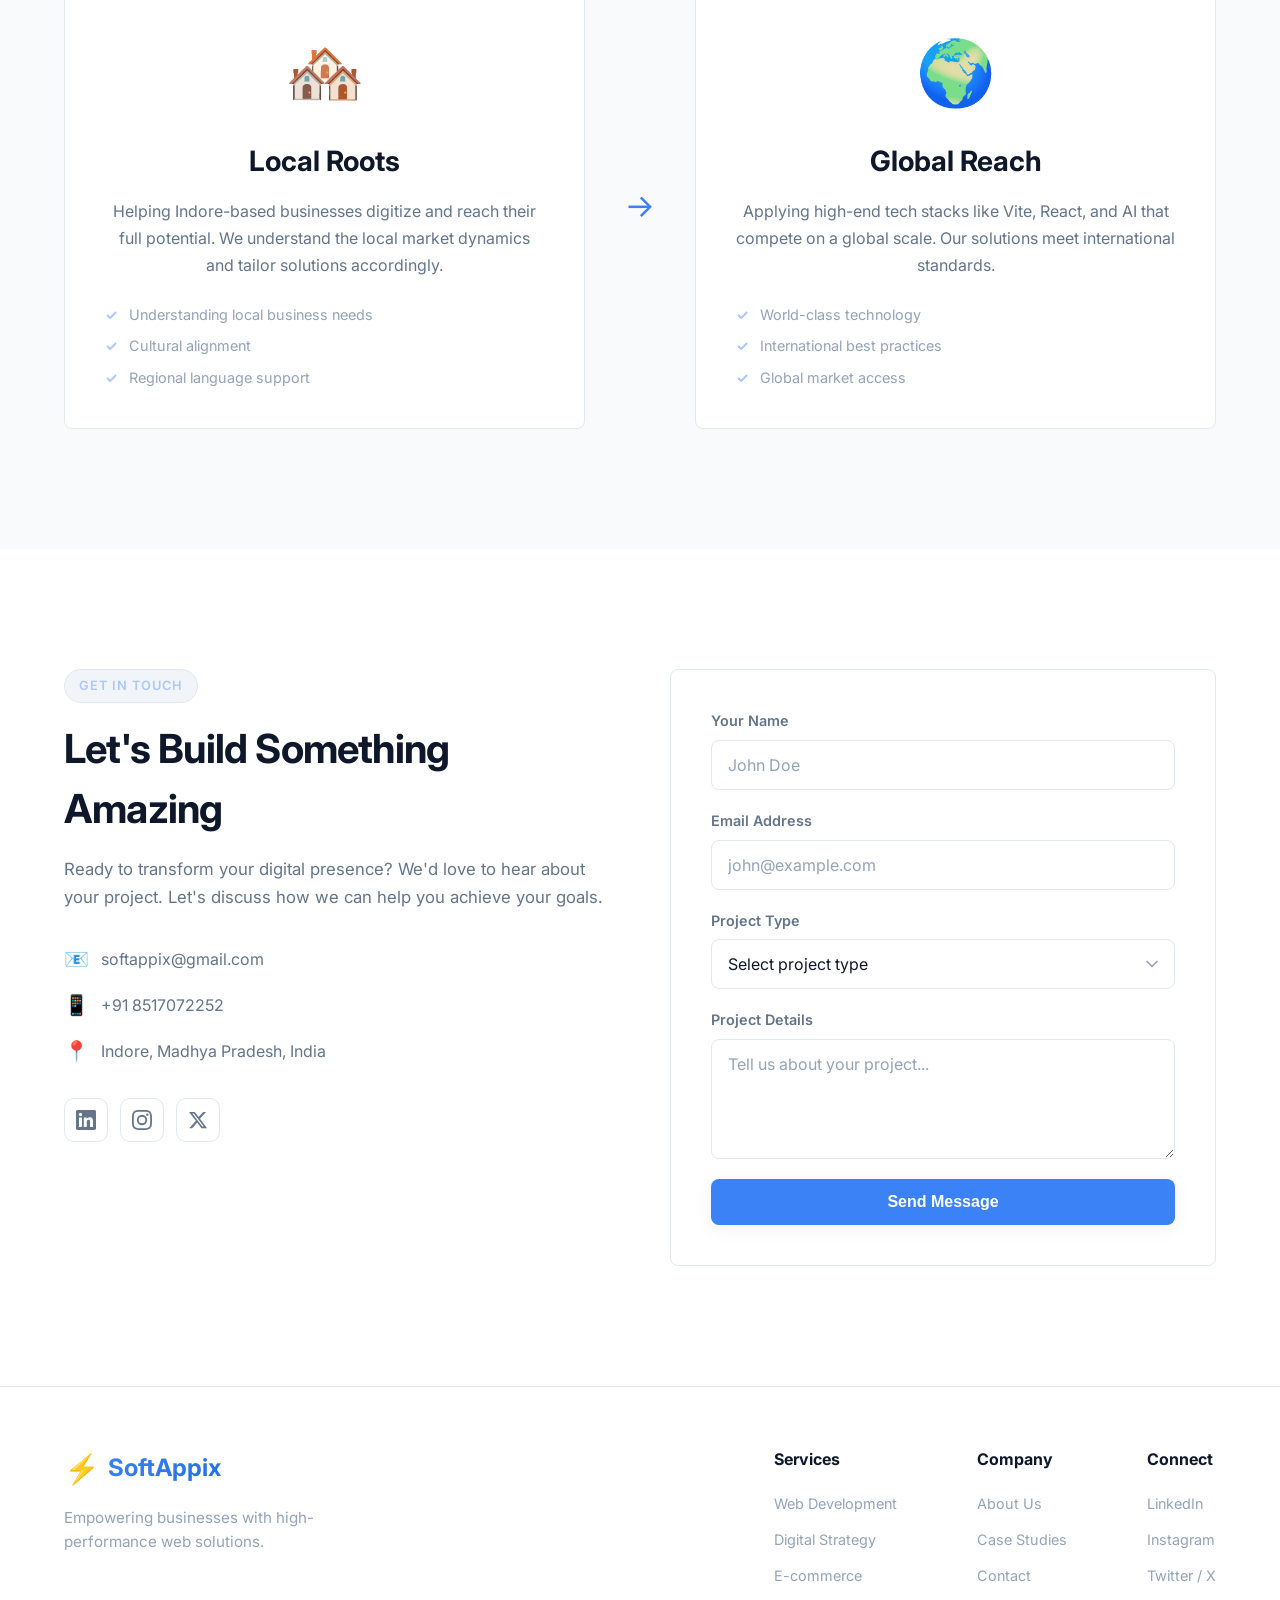
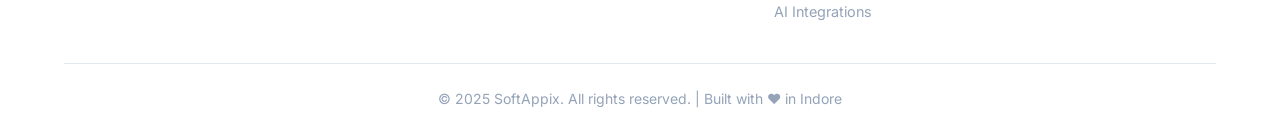
==== commit c184bebe: "Theme Update" ====
--- a/index.html
+++ b/index.html
@@ -93,42 +93,32 @@
                 <div class="service-card">
                     <div class="service-icon">🎨</div>
                     <h3 class="service-title">Web Development</h3>
-                    <p class="service-description">Specializing in React, Vite, and modern UI/UX to create lightning-fast, responsive websites that engage users and drive conversions.</p>
-                    <ul class="service-features">
-                        <li>Custom React Applications</li>
-                        <li>Responsive Design</li>
-                        <li>Performance Optimization</li>
-                    </ul>
+                    <p class="service-description">Lightning-fast, responsive websites built with modern UI/UX to engage users and drive conversions.</p>
                 </div>
                 <div class="service-card">
                     <div class="service-icon">📈</div>
                     <h3 class="service-title">Digital Strategy</h3>
-                    <p class="service-description">Scaling businesses through targeted marketing and SEO. We help you reach the right audience with the right message.</p>
-                    <ul class="service-features">
-                        <li>SEO Optimization</li>
-                        <li>Content Marketing</li>
-                        <li>Analytics & Insights</li>
-                    </ul>
+                    <p class="service-description">Data-driven SEO and targeted marketing to help you reach the right audience and scale your business.</p>
                 </div>
                 <div class="service-card">
                     <div class="service-icon">🛒</div>
                     <h3 class="service-title">E-commerce Solutions</h3>
-                    <p class="service-description">Custom integrations for platforms like IndiaMart sellers. Build your online store with seamless payment gateways.</p>
-                    <ul class="service-features">
-                        <li>Custom Storefronts</li>
-                        <li>Payment Integration</li>
-                        <li>Inventory Management</li>
-                    </ul>
+                    <p class="service-description">Seamless online storefronts and payment integrations designed to convert visitors into loyal customers.</p>
                 </div>
                 <div class="service-card">
                     <div class="service-icon">🤖</div>
                     <h3 class="service-title">AI Integrations</h3>
-                    <p class="service-description">Implementing intelligent features into existing workflows. Automate processes and enhance user experience with AI.</p>
-                    <ul class="service-features">
-                        <li>Chatbot Development</li>
-                        <li>Process Automation</li>
-                        <li>Smart Analytics</li>
-                    </ul>
+                    <p class="service-description">Smart automation and intelligent chatbots that embed cutting-edge AI directly into your business workflows.</p>
+                </div>
+                <div class="service-card">
+                    <div class="service-icon">📱</div>
+                    <h3 class="service-title">Mobile App Development</h3>
+                    <p class="service-description">Powerful cross-platform mobile applications that deliver native-like performance and intuitive user experiences.</p>
+                </div>
+                <div class="service-card">
+                    <div class="service-icon">✨</div>
+                    <h3 class="service-title">Logo Design</h3>
+                    <p class="service-description">Memorable brand identities and professional logos that capture your business essence and stand out in the market.</p>
                 </div>
             </div>
             <div style="text-align:center; margin-top:48px;">
@@ -137,19 +127,33 @@
         </div>
     </section>
 
-    <!-- Case Studies Section -->
-    <section class="case-studies" id="case-studies">
+    <!-- Our Clients Section -->
+    <section class="our-clients" id="our-clients">
         <div class="container">
             <div class="section-header">
-                <span class="section-tag">Success Stories</span>
-                <h2 class="section-title">Featured Case Studies</h2>
-                <p class="section-subtitle">See how we've helped businesses transform their digital presence</p>
-            </div>
-            <div class="case-studies-grid" id="caseStudiesContainer">
-                <!-- Case studies loaded dynamically from JSON -->
-            </div>
-            <div style="text-align:center; margin-top:48px;">
-                <a href="case-studies.html" class="btn btn-secondary">View All Case Studies →</a>
+                <span class="section-tag">Partnerships</span>
+                <h2 class="section-title">Our Clients</h2>
+                <p class="section-subtitle">Trusted by innovative businesses to deliver high-performance digital solutions</p>
+            </div>
+            <div class="clients-grid">
+                <!-- Client 1 -->
+                <div class="client-logo">
+                    <span class="client-icon">🏢</span>
+                    <span class="client-name">Alacrity</span>
+                    <span class="client-suffix">Enterprises</span>
+                </div>
+                <!-- Client 2 -->
+                <div class="client-logo">
+                    <span class="client-icon">🌐</span>
+                    <span class="client-name">Global Tech</span>
+                    <span class="client-suffix">Industries</span>
+                </div>
+                <!-- Client 3 -->
+                <div class="client-logo">
+                    <span class="client-icon">📦</span>
+                    <span class="client-name">Shree</span>
+                    <span class="client-suffix">Packaging Co.</span>
+                </div>
             </div>
         </div>
     </section>
@@ -263,16 +267,7 @@
                     </div>
                 </div>
                 <div class="about-visual">
-                    <div class="about-card">
-                        <div class="about-card-icon">🎯</div>
-                        <h3>Our Mission</h3>
-                        <p>Empowering businesses with cutting-edge web solutions that drive growth and success.</p>
-                    </div>
-                    <div class="about-card">
-                        <div class="about-card-icon">💡</div>
-                        <h3>Our Approach</h3>
-                        <p>Combining technical expertise with business acumen to deliver results that matter.</p>
-                    </div>
+                    <img src="about-visual.png" alt="Abstract modern digital tech growth" class="about-image" />
                 </div>
             </div>
             <div style="text-align:center; margin-top:48px;">
@@ -352,7 +347,7 @@
                     </div>
                 </div>
                 <div class="contact-form-wrapper">
-<form class="contact-form" id="contactForm" name="contact" netlify>
+<form class="contact-form" id="contactForm" name="contact" action="https://formsubmit.co/softappix@gmail.com" method="POST">
                         <div class="form-group">
                             <label for="name">Your Name</label>
                             <input type="text" id="name" name="name" placeholder="John Doe" required>
--- a/styles.css
+++ b/styles.css
@@ -2,28 +2,44 @@
    Softappix Portfolio Website - Styles
    ============================================ */
 
-/* CSS Variables */
+/* CSS Variables - Kinetic Ether Design System */
 :root {
-    --primary-color: #6366f1;
-    --primary-dark: #4f46e5;
-    --primary-light: #818cf8;
-    --secondary-color: #f472b6;
-    --accent-color: #22d3ee;
-    --dark-bg: #0f172a;
-    --dark-card: #1e293b;
-    --dark-border: #334155;
-    --text-primary: #f8fafc;
-    --text-secondary: #94a3b8;
-    --text-muted: #64748b;
+    /* Brand Colors */
+    --primary-color: #3b82f6; /* High-energy blue */
+    --secondary-color: #0f172a;
+    --accent-color: #3b82f6;
+    --primary-light: #adc6ff;
+    
+    /* Backgrounds & Surfaces */
+    --bg-primary: #ffffff;
+    --bg-surface: #f8fafc;
+    --bg-surface-alt: #f1f5f9;
+    --dark-card: #ffffff; /* Override old dark vars temporarily */
+    --dark-bg: #ffffff;
+    --dark-border: #e2e8f0;
+    --border-light: #e2e8f0;
+    
+    /* Typography Colors */
+    --text-primary: #0f172a; /* Deep slate */
+    --text-secondary: #64748b; /* Slate-gray */
+    --text-muted: #94a3b8;
+    
+    /* Other Utilities */
     --success: #10b981;
-    --gradient-1: linear-gradient(135deg, #6366f1 0%, #f472b6 100%);
-    --gradient-2: linear-gradient(135deg, #22d3ee 0%, #6366f1 100%);
-    --gradient-dark: linear-gradient(180deg, #0f172a 0%, #1e293b 100%);
-    --shadow-lg: 0 25px 50px -12px rgba(0, 0, 0, 0.5);
-    --shadow-md: 0 10px 15px -3px rgba(0, 0, 0, 0.3);
-    --shadow-sm: 0 4px 6px -1px rgba(0, 0, 0, 0.2);
+    --gradient-1: linear-gradient(135deg, #3b82f6 0%, #2170e4 100%);
+    --gradient-dark: var(--bg-surface); /* Make old gradient-dark a flat light surface */
+    
+    /* Shadows - Ambient & Tonal */
+    --shadow-raised: 0px 4px 20px rgba(15, 23, 42, 0.05);
+    --shadow-overlay: 0px 20px 40px rgba(15, 23, 42, 0.1);
+    --shadow-lg: 0px 20px 40px rgba(15, 23, 42, 0.1);
+    --shadow-md: 0px 4px 20px rgba(15, 23, 42, 0.05);
+    
+    /* Typography & Spacing */
     --transition: all 0.3s cubic-bezier(0.4, 0, 0.2, 1);
     --font-family: 'Inter', -apple-system, BlinkMacSystemFont, 'Segoe UI', Roboto, sans-serif;
+    --radius-base: 8px;
+    --spacing-gutter: 24px;
 }
 
 /* Reset & Base Styles */
@@ -40,9 +56,9 @@
 
 body {
     font-family: var(--font-family);
-    background-color: var(--dark-bg);
+    background-color: var(--bg-primary);
     color: var(--text-primary);
-    line-height: 1.6;
+    line-height: 1.5;
     overflow-x: hidden;
 }
 
@@ -63,8 +79,16 @@
 .container {
     max-width: 1200px;
     margin: 0 auto;
-    padding: 0 20px;
-}
+    padding: 0 var(--spacing-gutter);
+}
+
+/* Typography Utility Classes */
+.headline-xl { font-family: var(--font-family); font-size: 64px; font-weight: 700; line-height: 72px; letter-spacing: -0.02em; }
+.headline-lg { font-family: var(--font-family); font-size: 48px; font-weight: 700; line-height: 56px; letter-spacing: -0.02em; }
+.headline-md { font-family: var(--font-family); font-size: 32px; font-weight: 600; line-height: 40px; letter-spacing: -0.01em; }
+.body-lg { font-family: var(--font-family); font-size: 18px; font-weight: 400; line-height: 28px; }
+.body-md { font-family: var(--font-family); font-size: 16px; font-weight: 400; line-height: 24px; }
+.label-md { font-family: var(--font-family); font-size: 14px; font-weight: 600; line-height: 20px; letter-spacing: 0.05em; text-transform: uppercase; }
 
 /* ============================================
    Navigation
@@ -75,21 +99,20 @@
     left: 0;
     right: 0;
     z-index: 1000;
-    background: rgba(15, 23, 42, 0.9);
-    backdrop-filter: blur(12px);
-    border-bottom: 1px solid var(--dark-border);
+    background: rgba(255, 255, 255, 0.95);
+    border-bottom: 1px solid var(--border-light);
     transition: var(--transition);
 }
 
 .navbar.scrolled {
-    background: rgba(15, 23, 42, 0.95);
-    box-shadow: var(--shadow-md);
+    background: rgba(255, 255, 255, 1);
+    box-shadow: var(--shadow-raised);
 }
 
 .nav-container {
     max-width: 1200px;
     margin: 0 auto;
-    padding: 0 20px;
+    padding: 0 var(--spacing-gutter);
     display: flex;
     justify-content: space-between;
     align-items: center;
@@ -136,7 +159,7 @@
     left: 0;
     width: 0;
     height: 2px;
-    background: var(--gradient-1);
+    background: var(--primary-color);
     transition: var(--transition);
 }
 
@@ -149,9 +172,9 @@
 }
 
 .nav-cta {
-    background: var(--gradient-1);
-    padding: 10px 20px;
-    border-radius: 8px;
+    background: var(--primary-color);
+    padding: 10px 24px;
+    border-radius: var(--radius-base);
     color: white !important;
     font-weight: 600;
 }
@@ -162,7 +185,8 @@
 
 .nav-cta:hover {
     transform: translateY(-2px);
-    box-shadow: var(--shadow-md);
+    box-shadow: var(--shadow-raised);
+    background: #2170e4;
 }
 
 /* Mobile Menu Button */
@@ -202,7 +226,7 @@
     min-height: 100vh;
     display: flex;
     align-items: center;
-    padding: 120px 20px 80px;
+    padding: 160px var(--spacing-gutter) 120px;
     position: relative;
     overflow: hidden;
 }
@@ -213,10 +237,7 @@
     left: 0;
     right: 0;
     bottom: 0;
-    background: 
-        radial-gradient(ellipse at 20% 50%, rgba(99, 102, 241, 0.15) 0%, transparent 50%),
-        radial-gradient(ellipse at 80% 20%, rgba(244, 114, 182, 0.1) 0%, transparent 40%),
-        radial-gradient(ellipse at 60% 80%, rgba(34, 211, 238, 0.1) 0%, transparent 40%);
+    background: var(--bg-primary);
     z-index: -1;
 }
 
@@ -231,17 +252,19 @@
 
 .hero-badge {
     display: inline-block;
-    background: rgba(99, 102, 241, 0.1);
-    border: 1px solid rgba(99, 102, 241, 0.3);
+    background: var(--bg-surface-alt);
+    border: 1px solid var(--border-light);
     padding: 8px 16px;
     border-radius: 50px;
     font-size: 0.875rem;
-    color: var(--primary-light);
+    color: var(--primary-color);
     margin-bottom: 24px;
     animation: fadeInUp 0.6s ease-out;
 }
 
 .hero-headline {
+    letter-spacing: -0.02em;
+    font-weight: 700;
     font-size: 3.5rem;
     font-weight: 800;
     line-height: 1.1;
@@ -275,8 +298,8 @@
     display: inline-flex;
     align-items: center;
     justify-content: center;
-    padding: 14px 28px;
-    border-radius: 10px;
+    padding: 14px 24px;
+    border-radius: var(--radius-base);
     font-weight: 600;
     font-size: 1rem;
     transition: var(--transition);
@@ -285,24 +308,26 @@
 }
 
 .btn-primary {
-    background: var(--gradient-1);
+    background: var(--primary-color);
     color: white;
-    box-shadow: 0 4px 14px rgba(99, 102, 241, 0.4);
+    box-shadow: var(--shadow-raised);
 }
 
 .btn-primary:hover {
     transform: translateY(-3px);
-    box-shadow: 0 8px 25px rgba(99, 102, 241, 0.5);
+    box-shadow: var(--shadow-overlay);
+    background: #2170e4;
 }
 
 .btn-secondary {
-    background: var(--dark-card);
+    background: var(--bg-surface-alt);
+    color: var(--text-secondary);
+    border: 1px solid var(--border-light);
+}
+
+.btn-secondary:hover {
+    background: var(--border-light);
     color: var(--text-primary);
-    border: 1px solid var(--dark-border);
-}
-
-.btn-secondary:hover {
-    background: var(--dark-border);
     transform: translateY(-3px);
 }
 
@@ -324,7 +349,7 @@
 .stat-number {
     font-size: 2rem;
     font-weight: 800;
-    color: var(--primary-light);
+    color: var(--primary-color);
 }
 
 .stat-label {
@@ -341,10 +366,11 @@
 }
 
 .code-window {
-    background: var(--dark-card);
+    background: #0f172a; /* Deep Slate from Neutral Hierarchy */
+    color: #f8fafc;
     border-radius: 12px;
-    border: 1px solid var(--dark-border);
-    box-shadow: var(--shadow-lg);
+    border: 1px solid var(--border-light);
+    box-shadow: var(--shadow-overlay);
     width: 100%;
     max-width: 450px;
     overflow: hidden;
@@ -354,8 +380,8 @@
     display: flex;
     gap: 8px;
     padding: 16px 20px;
-    background: rgba(0, 0, 0, 0.2);
-    border-bottom: 1px solid var(--dark-border);
+    background: rgba(255, 255, 255, 0.1);
+    border-bottom: 1px solid rgba(255, 255, 255, 0.1);
 }
 
 .dot {
@@ -390,8 +416,8 @@
 
 .section-tag {
     display: inline-block;
-    background: rgba(99, 102, 241, 0.1);
-    border: 1px solid rgba(99, 102, 241, 0.3);
+    background: var(--bg-surface-alt);
+    border: 1px solid var(--border-light);
     padding: 6px 14px;
     border-radius: 50px;
     font-size: 0.8rem;
@@ -403,6 +429,7 @@
 }
 
 .section-title {
+    letter-spacing: -0.02em;
     font-size: 2.5rem;
     font-weight: 700;
     margin-bottom: 16px;
@@ -419,7 +446,7 @@
    Services Section
    ============================================ */
 .services {
-    padding: 100px 0;
+    padding: 120px 0;
     background: var(--gradient-dark);
 }
 
@@ -430,9 +457,9 @@
 }
 
 .service-card {
-    background: var(--dark-card);
-    border: 1px solid var(--dark-border);
-    border-radius: 16px;
+    background: var(--bg-primary);
+    border: 1px solid var(--border-light);
+    border-radius: var(--radius-base);
     padding: 32px;
     transition: var(--transition);
 }
@@ -440,7 +467,7 @@
 .service-card:hover {
     transform: translateY(-8px);
     border-color: var(--primary-color);
-    box-shadow: 0 20px 40px rgba(99, 102, 241, 0.15);
+    box-shadow: var(--shadow-overlay);
 }
 
 .service-icon {
@@ -481,10 +508,65 @@
 }
 
 /* ============================================
+   Our Clients Section
+   ============================================ */
+.our-clients {
+    padding: 120px 0;
+}
+
+.clients-grid {
+    display: flex;
+    justify-content: center;
+    gap: 40px;
+    flex-wrap: wrap;
+    margin-top: 48px;
+}
+
+.client-logo {
+    padding: 32px 48px;
+    background: var(--bg-surface-alt);
+    border-radius: var(--radius-base);
+    border: 1px solid var(--border-light);
+    text-align: center;
+    display: flex;
+    flex-direction: column;
+    align-items: center;
+    justify-content: center;
+    min-width: 200px;
+    box-shadow: var(--shadow-raised);
+    transition: var(--transition);
+}
+
+.client-logo:hover {
+    transform: translateY(-5px);
+    box-shadow: var(--shadow-overlay);
+    border-color: var(--primary-light);
+}
+
+.client-icon {
+    font-size: 2.5rem;
+    margin-bottom: 12px;
+}
+
+.client-name {
+    font-weight: 700;
+    color: var(--text-primary);
+    font-size: 1.1rem;
+}
+
+.client-suffix {
+    font-size: 0.8rem;
+    color: var(--text-muted);
+    text-transform: uppercase;
+    letter-spacing: 1px;
+    margin-top: 4px;
+}
+
+/* ============================================
    Case Studies Section
    ============================================ */
 .case-studies {
-    padding: 100px 0;
+    padding: 120px 0;
 }
 
 .case-studies-grid {
@@ -494,16 +576,16 @@
 }
 
 .case-card {
-    background: var(--dark-card);
-    border: 1px solid var(--dark-border);
-    border-radius: 20px;
+    background: var(--bg-primary);
+    border: 1px solid var(--border-light);
+    border-radius: var(--radius-base);
     overflow: hidden;
     transition: var(--transition);
 }
 
 .case-card:hover {
     transform: translateY(-8px);
-    box-shadow: var(--shadow-lg);
+    box-shadow: var(--shadow-raised);
     border-color: var(--primary-color);
 }
 
@@ -513,7 +595,7 @@
 
 .case-tag {
     display: inline-block;
-    background: rgba(99, 102, 241, 0.15);
+    background: var(--bg-surface-alt);
     color: var(--primary-light);
     padding: 4px 12px;
     border-radius: 50px;
@@ -569,7 +651,7 @@
 }
 
 .tech-tag {
-    background: var(--dark-bg);
+    background: var(--bg-surface-alt);
     color: var(--text-muted);
     padding: 4px 10px;
     border-radius: 6px;
@@ -581,7 +663,7 @@
    Tech Stack Section
    ============================================ */
 .tech-stack {
-    padding: 100px 0;
+    padding: 120px 0;
     background: var(--gradient-dark);
 }
 
@@ -592,10 +674,10 @@
 }
 
 .tech-category {
-    background: var(--dark-card);
-    border: 1px solid var(--dark-border);
-    border-radius: 16px;
-    padding: 28px;
+    background: var(--bg-primary);
+    border: 1px solid var(--border-light);
+    border-radius: var(--radius-base);
+    padding: 32px;
 }
 
 .tech-category-title {
@@ -616,13 +698,13 @@
     align-items: center;
     gap: 12px;
     padding: 12px;
-    background: var(--dark-bg);
+    background: var(--bg-surface-alt);
     border-radius: 10px;
     transition: var(--transition);
 }
 
 .tech-item:hover {
-    background: rgba(99, 102, 241, 0.1);
+    background: var(--bg-surface-alt);
     transform: translateX(4px);
 }
 
@@ -640,7 +722,7 @@
    About Section
    ============================================ */
 .about {
-    padding: 100px 0;
+    padding: 120px 0;
 }
 
 .about-content {
@@ -695,40 +777,27 @@
     gap: 20px;
 }
 
-.about-card {
-    background: var(--dark-card);
-    border: 1px solid var(--dark-border);
-    border-radius: 16px;
-    padding: 28px;
-    transition: var(--transition);
-}
-
-.about-card:hover {
+.about-image {
+    width: 100%;
+    height: auto;
+    border-radius: var(--radius-base);
+    box-shadow: var(--shadow-raised);
+    border: 1px solid var(--border-light);
+    object-fit: cover;
+    transition: var(--transition);
+}
+
+.about-image:hover {
+    transform: translateY(-8px);
+    box-shadow: var(--shadow-overlay);
     border-color: var(--primary-color);
-    transform: translateX(8px);
-}
-
-.about-card-icon {
-    font-size: 2.5rem;
-    margin-bottom: 16px;
-}
-
-.about-card h3 {
-    font-size: 1.25rem;
-    font-weight: 700;
-    margin-bottom: 8px;
-}
-
-.about-card p {
-    color: var(--text-secondary);
-    font-size: 0.95rem;
 }
 
 /* ============================================
    Local Roots Section
    ============================================ */
 .local-roots {
-    padding: 100px 0;
+    padding: 120px 0;
     background: var(--gradient-dark);
 }
 
@@ -740,9 +809,9 @@
 }
 
 .local-card {
-    background: var(--dark-card);
-    border: 1px solid var(--dark-border);
-    border-radius: 20px;
+    background: var(--bg-primary);
+    border: 1px solid var(--border-light);
+    border-radius: var(--radius-base);
     padding: 40px;
     text-align: center;
     transition: var(--transition);
@@ -750,7 +819,7 @@
 
 .local-card:hover {
     transform: translateY(-8px);
-    box-shadow: var(--shadow-lg);
+    box-shadow: var(--shadow-raised);
 }
 
 .local-card:first-child:hover {
@@ -809,7 +878,7 @@
    Contact Section
    ============================================ */
 .contact {
-    padding: 100px 0;
+    padding: 120px 0;
 }
 
 .contact-wrapper {
@@ -855,8 +924,8 @@
     justify-content: center;
     width: 44px;
     height: 44px;
-    background: var(--dark-card);
-    border: 1px solid var(--dark-border);
+    background: var(--bg-primary);
+    border: 1px solid var(--border-light);
     border-radius: 10px;
     color: var(--text-secondary);
     transition: var(--transition);
@@ -876,9 +945,9 @@
 
 /* Contact Form */
 .contact-form-wrapper {
-    background: var(--dark-card);
-    border: 1px solid var(--dark-border);
-    border-radius: 20px;
+    background: var(--bg-primary);
+    border: 1px solid var(--border-light);
+    border-radius: var(--radius-base);
     padding: 40px;
 }
 
@@ -903,9 +972,9 @@
 .form-group input,
 .form-group select,
 .form-group textarea {
-    background: var(--dark-bg);
-    border: 1px solid var(--dark-border);
-    border-radius: 10px;
+    background: transparent;
+    border: 1px solid var(--border-light);
+    border-radius: var(--radius-base);
     padding: 14px 16px;
     font-size: 1rem;
     color: var(--text-primary);
@@ -918,7 +987,7 @@
 .form-group textarea:focus {
     outline: none;
     border-color: var(--primary-color);
-    box-shadow: 0 0 0 3px rgba(99, 102, 241, 0.1);
+    box-shadow: 0 0 0 3px rgba(59, 130, 246, 0.2);
 }
 
 .form-group input::placeholder,
@@ -944,8 +1013,8 @@
    Footer
    ============================================ */
 .footer {
-    background: var(--dark-card);
-    border-top: 1px solid var(--dark-border);
+    background: var(--bg-primary);
+    border-top: 1px solid var(--border-light);
     padding: 60px 0 24px;
 }
 
@@ -997,7 +1066,7 @@
 .footer-bottom {
     text-align: center;
     padding-top: 24px;
-    border-top: 1px solid var(--dark-border);
+    border-top: 1px solid var(--border-light);
 }
 
 .footer-bottom p {
@@ -1080,11 +1149,11 @@
         top: 80px;
         left: 0;
         right: 0;
-        background: var(--dark-bg);
+        background: var(--bg-surface-alt);
         flex-direction: column;
         padding: 20px;
         gap: 0;
-        border-bottom: 1px solid var(--dark-border);
+        border-bottom: 1px solid var(--border-light);
         transform: translateY(-100%);
         opacity: 0;
         visibility: hidden;
@@ -1117,6 +1186,8 @@
     }
 
     .hero-headline {
+    letter-spacing: -0.02em;
+    font-weight: 700;
         font-size: 2.5rem;
     }
 
@@ -1126,6 +1197,7 @@
     }
 
     .section-title {
+    letter-spacing: -0.02em;
         font-size: 2rem;
     }
 
@@ -1169,6 +1241,8 @@
     }
 
     .hero-headline {
+    letter-spacing: -0.02em;
+    font-weight: 700;
         font-size: 2rem;
     }
 
@@ -1220,16 +1294,13 @@
     text-align: center;
     position: relative;
     overflow: hidden;
-    background: var(--dark-bg);
+    background: var(--bg-surface-alt);
 }
 
 .page-hero-bg {
     position: absolute;
     inset: 0;
-    background:
-        radial-gradient(ellipse at 50% 0%, rgba(99, 102, 241, 0.2) 0%, transparent 60%),
-        radial-gradient(ellipse at 20% 100%, rgba(244, 114, 182, 0.08) 0%, transparent 50%),
-        radial-gradient(ellipse at 80% 80%, rgba(34, 211, 238, 0.08) 0%, transparent 50%);
+    background: var(--bg-surface);
     z-index: 0;
 }
 
@@ -1290,9 +1361,9 @@
    Stats Banner
    ============================================ */
 .stats-banner {
-    background: var(--dark-card);
-    border-top: 1px solid var(--dark-border);
-    border-bottom: 1px solid var(--dark-border);
+    background: var(--bg-primary);
+    border-top: 1px solid var(--border-light);
+    border-bottom: 1px solid var(--border-light);
     padding: 48px 0;
 }
 
@@ -1327,7 +1398,7 @@
    Process Steps
    ============================================ */
 .process-section {
-    padding: 100px 0;
+    padding: 120px 0;
     background: var(--gradient-dark);
 }
 
@@ -1392,7 +1463,7 @@
    Why Us / Value Props
    ============================================ */
 .why-us {
-    padding: 100px 0;
+    padding: 120px 0;
 }
 
 .why-us-grid {
@@ -1402,9 +1473,9 @@
 }
 
 .why-card {
-    background: var(--dark-card);
-    border: 1px solid var(--dark-border);
-    border-radius: 20px;
+    background: var(--bg-primary);
+    border: 1px solid var(--border-light);
+    border-radius: var(--radius-base);
     padding: 36px;
     transition: var(--transition);
     position: relative;
@@ -1431,7 +1502,7 @@
 .why-card:hover {
     transform: translateY(-8px);
     border-color: var(--primary-color);
-    box-shadow: 0 20px 40px rgba(99, 102, 241, 0.15);
+    box-shadow: var(--shadow-overlay);
 }
 
 .why-card-icon {
@@ -1463,7 +1534,7 @@
 .cta-banner-inner {
     background: linear-gradient(135deg, rgba(99, 102, 241, 0.12) 0%, rgba(244, 114, 182, 0.08) 100%);
     border: 1px solid rgba(99, 102, 241, 0.25);
-    border-radius: 24px;
+    border-radius: var(--radius-base);
     padding: 64px 40px;
     text-align: center;
 }
@@ -1506,8 +1577,8 @@
 .filter-btn {
     padding: 10px 24px;
     border-radius: 50px;
-    background: var(--dark-card);
-    border: 1px solid var(--dark-border);
+    background: var(--bg-primary);
+    border: 1px solid var(--border-light);
     color: var(--text-secondary);
     cursor: pointer;
     font-size: 0.875rem;
@@ -1527,7 +1598,7 @@
    Story Section (About)
    ============================================ */
 .story-section {
-    padding: 100px 0;
+    padding: 120px 0;
 }
 
 .story-grid {
@@ -1567,10 +1638,10 @@
 }
 
 .story-stat-card {
-    background: var(--dark-card);
-    border: 1px solid var(--dark-border);
-    border-radius: 16px;
-    padding: 28px;
+    background: var(--bg-primary);
+    border: 1px solid var(--border-light);
+    border-radius: var(--radius-base);
+    padding: 32px;
     text-align: center;
     transition: var(--transition);
 }
@@ -1578,7 +1649,7 @@
 .story-stat-card:hover {
     border-color: var(--primary-color);
     transform: translateY(-4px);
-    box-shadow: 0 12px 32px rgba(99, 102, 241, 0.15);
+    box-shadow: var(--shadow-overlay);
 }
 
 .story-stat-card .number {
@@ -1601,7 +1672,7 @@
    Values Section (About)
    ============================================ */
 .values-section {
-    padding: 100px 0;
+    padding: 120px 0;
     background: var(--gradient-dark);
 }
 
@@ -1612,9 +1683,9 @@
 }
 
 .value-card {
-    background: var(--dark-card);
-    border: 1px solid var(--dark-border);
-    border-radius: 20px;
+    background: var(--bg-primary);
+    border: 1px solid var(--border-light);
+    border-radius: var(--radius-base);
     padding: 36px;
     transition: var(--transition);
 }
@@ -1622,7 +1693,7 @@
 .value-card:hover {
     transform: translateY(-8px);
     border-color: var(--primary-color);
-    box-shadow: 0 20px 40px rgba(99, 102, 241, 0.15);
+    box-shadow: var(--shadow-overlay);
 }
 
 .value-emoji {
@@ -1647,7 +1718,7 @@
    Founder / Team Section (About)
    ============================================ */
 .team-section {
-    padding: 100px 0;
+    padding: 120px 0;
 }
 
 .founder-card {
@@ -1655,26 +1726,38 @@
     grid-template-columns: 280px 1fr;
     gap: 60px;
     align-items: center;
-    background: var(--dark-card);
-    border: 1px solid var(--dark-border);
-    border-radius: 24px;
+    background: var(--bg-primary);
+    border: 1px solid var(--border-light);
+    border-radius: var(--radius-base);
     padding: 52px;
     transition: var(--transition);
 }
 
 .founder-card:hover {
     border-color: var(--primary-color);
-    box-shadow: var(--shadow-lg);
+    box-shadow: var(--shadow-raised);
 }
 
 .founder-avatar {
-    background: var(--gradient-1);
-    border-radius: 20px;
+    border-radius: var(--radius-base);
     aspect-ratio: 1;
     display: flex;
     align-items: center;
     justify-content: center;
-    font-size: 5rem;
+    overflow: hidden;
+    border: 1px solid var(--border-light);
+    background: var(--bg-surface-alt);
+}
+
+.founder-avatar img {
+    width: 100%;
+    height: 100%;
+    object-fit: cover;
+    transition: var(--transition);
+}
+
+.founder-avatar:hover img {
+    transform: scale(1.05);
 }
 
 .founder-name {
@@ -1704,8 +1787,8 @@
 }
 
 .founder-tag {
-    background: rgba(99, 102, 241, 0.1);
-    border: 1px solid rgba(99, 102, 241, 0.3);
+    background: var(--bg-surface-alt);
+    border: 1px solid var(--border-light);
     color: var(--primary-light);
     padding: 5px 14px;
     border-radius: 50px;
@@ -1734,7 +1817,7 @@
     content: '';
     flex: 1;
     height: 1px;
-    background: var(--dark-border);
+    background: var(--border-light);
 }
 
 .tech-detail-grid {
@@ -1744,9 +1827,9 @@
 }
 
 .tech-detail-card {
-    background: var(--dark-card);
-    border: 1px solid var(--dark-border);
-    border-radius: 16px;
+    background: var(--bg-primary);
+    border: 1px solid var(--border-light);
+    border-radius: var(--radius-base);
     padding: 24px 16px;
     text-align: center;
     transition: var(--transition);
@@ -1755,7 +1838,7 @@
 .tech-detail-card:hover {
     border-color: var(--primary-color);
     transform: translateY(-6px);
-    box-shadow: 0 12px 32px rgba(99, 102, 241, 0.15);
+    box-shadow: var(--shadow-overlay);
     background: rgba(99, 102, 241, 0.05);
 }
 
